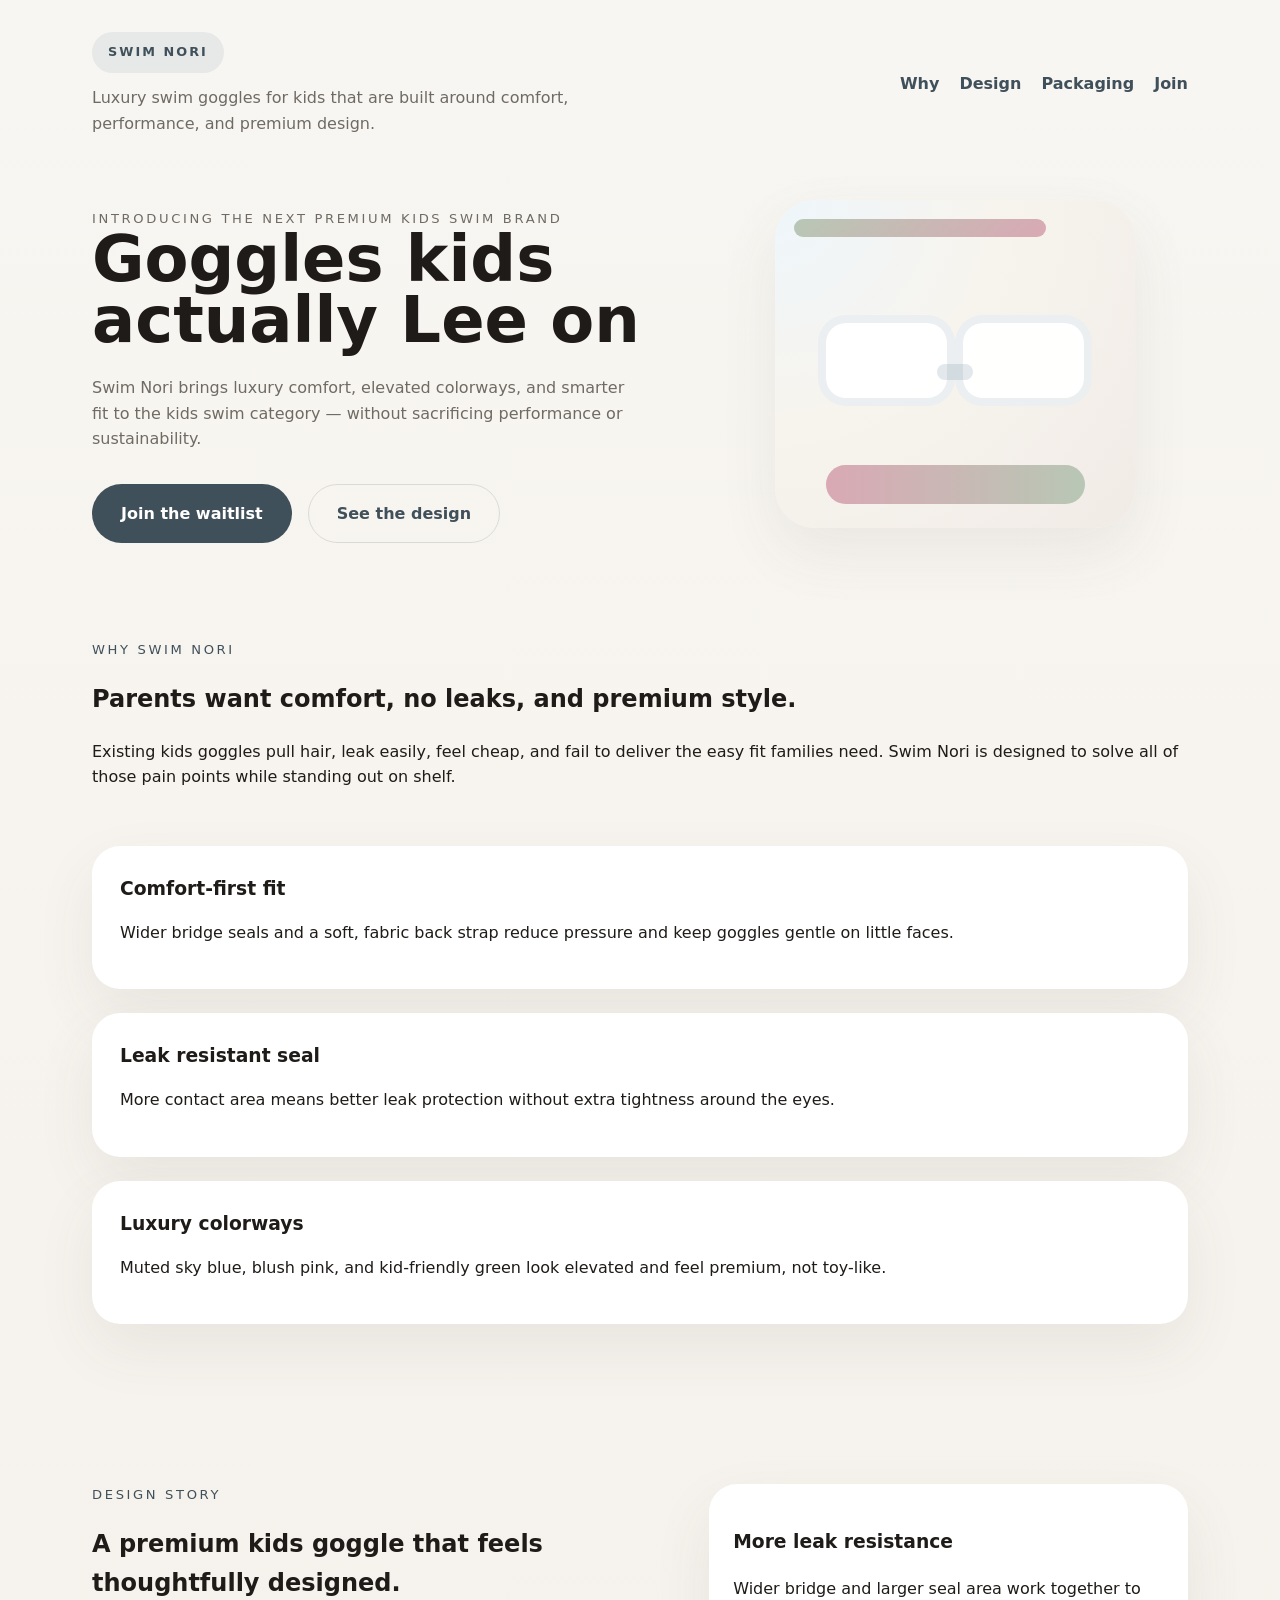
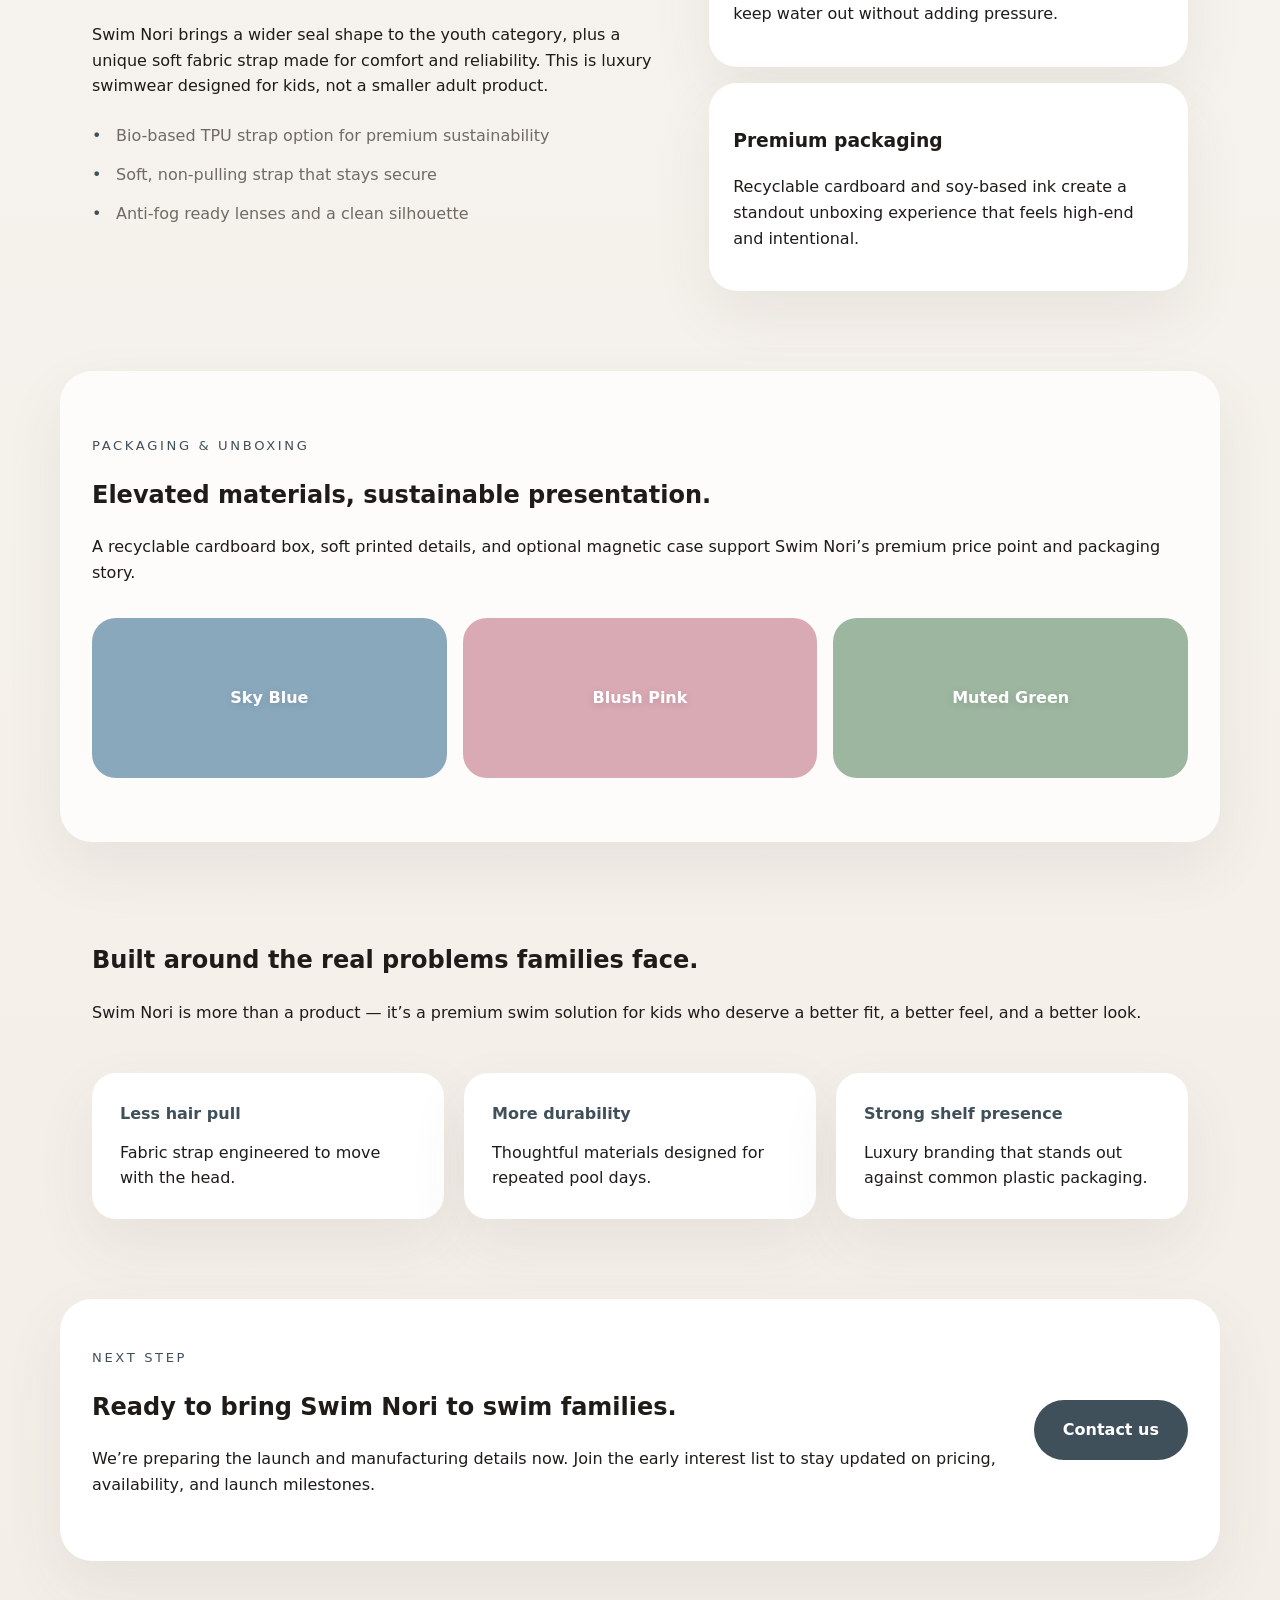
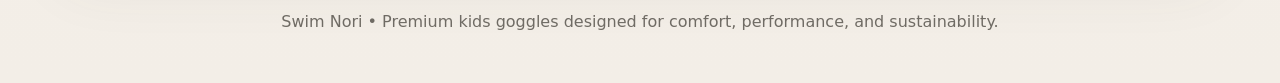
==== index.html @ a08c321a "Initial Swim Nori GitHub Pages landing page project" ====
<!DOCTYPE html>
<html lang="en">
<head>
  <meta charset="UTF-8" />
  <meta name="viewport" content="width=device-width, initial-scale=1.0" />
  <title>Swim Nori | Luxury Kids Swim Goggles</title>
  <meta name="description" content="Swim Nori is luxury swim goggles for kids built for comfort, fit, leak resistance, and elevated design." />
  <link rel="stylesheet" href="styles.css" />
</head>
<body>
  <header class="site-header">
    <div class="brand">
      <span class="badge">Swim Nori</span>
      <p>Luxury swim goggles for kids that are built around comfort, performance, and premium design.</p>
    </div>
    <nav>
      <a href="#why">Why</a>
      <a href="#design">Design</a>
      <a href="#packaging">Packaging</a>
      <a href="#join">Join</a>
    </nav>
  </header>

  <main>
    <section class="hero">
      <div class="hero-copy">
        <p class="eyebrow">Introducing the next premium kids swim brand</p>
        <h1>Goggles kids actually Lee on</h1>
        <p>Swim Nori brings luxury comfort, elevated colorways, and smarter fit to the kids swim category — without sacrificing performance or sustainability.</p>
        <div class="hero-actions">
          <a class="button primary" href="#join">Join the waitlist</a>
          <a class="button secondary" href="#design">See the design</a>
        </div>
      </div>
      <div class="hero-visual">
        <div class="goggle-card">
          <div class="goggle-band"></div>
          <div class="lens lens-left"></div>
          <div class="lens lens-right"></div>
          <div class="goggle-bridge"></div>
          <div class="strap"></div>
        </div>
      </div>
    </section>

    <section id="why" class="section feature-grid">
      <div class="section-copy">
        <p class="eyebrow">Why Swim Nori</p>
        <h2>Parents want comfort, no leaks, and premium style.</h2>
        <p>Existing kids goggles pull hair, leak easily, feel cheap, and fail to deliver the easy fit families need. Swim Nori is designed to solve all of those pain points while standing out on shelf.</p>
      </div>
      <div class="features">
        <article>
          <h3>Comfort-first fit</h3>
          <p>Wider bridge seals and a soft, fabric back strap reduce pressure and keep goggles gentle on little faces.</p>
        </article>
        <article>
          <h3>Leak resistant seal</h3>
          <p>More contact area means better leak protection without extra tightness around the eyes.</p>
        </article>
        <article>
          <h3>Luxury colorways</h3>
          <p>Muted sky blue, blush pink, and kid-friendly green look elevated and feel premium, not toy-like.</p>
        </article>
      </div>
    </section>

    <section id="design" class="section split-panel">
      <div>
        <p class="eyebrow">Design story</p>
        <h2>A premium kids goggle that feels thoughtfully designed.</h2>
        <p>Swim Nori brings a wider seal shape to the youth category, plus a unique soft fabric strap made for comfort and reliability. This is luxury swimwear designed for kids, not a smaller adult product.</p>
        <ul>
          <li>Bio-based TPU strap option for premium sustainability</li>
          <li>Soft, non-pulling strap that stays secure</li>
          <li>Anti-fog ready lenses and a clean silhouette</li>
        </ul>
      </div>
      <div class="panel-cards">
        <div class="panel-card">
          <h3>More leak resistance</h3>
          <p>Wider bridge and larger seal area work together to keep water out without adding pressure.</p>
        </div>
        <div class="panel-card">
          <h3>Premium packaging</h3>
          <p>Recyclable cardboard and soy-based ink create a standout unboxing experience that feels high-end and intentional.</p>
        </div>
      </div>
    </section>

    <section id="packaging" class="section color-section">
      <p class="eyebrow">Packaging & unboxing</p>
      <h2>Elevated materials, sustainable presentation.</h2>
      <p>A recyclable cardboard box, soft printed details, and optional magnetic case support Swim Nori’s premium price point and packaging story.</p>
      <div class="colorways">
        <div class="color-swatch swatch-blue"><span>Sky Blue</span></div>
        <div class="color-swatch swatch-pink"><span>Blush Pink</span></div>
        <div class="color-swatch swatch-green"><span>Muted Green</span></div>
      </div>
    </section>

    <section class="section stats-panel">
      <div>
        <h2>Built around the real problems families face.</h2>
        <p>Swim Nori is more than a product — it’s a premium swim solution for kids who deserve a better fit, a better feel, and a better look.</p>
      </div>
      <div class="stats-grid">
        <div><strong>Less hair pull</strong><span>Fabric strap engineered to move with the head.</span></div>
        <div><strong>More durability</strong><span>Thoughtful materials designed for repeated pool days.</span></div>
        <div><strong>Strong shelf presence</strong><span>Luxury branding that stands out against common plastic packaging.</span></div>
      </div>
    </section>

    <section id="join" class="section cta-section">
      <div>
        <p class="eyebrow">Next step</p>
        <h2>Ready to bring Swim Nori to swim families.</h2>
        <p>We’re preparing the launch and manufacturing details now. Join the early interest list to stay updated on pricing, availability, and launch milestones.</p>
      </div>
      <a class="button primary" href="mailto:hello@swimnori.com">Contact us</a>
    </section>
  </main>

  <footer class="site-footer">
    <p>Swim Nori &bull; Premium kids goggles designed for comfort, performance, and sustainability.</p>
  </footer>
</body>
</html>
---- styles.css ----
:root {
  color-scheme: light;
  --bg: #f6f4ef;
  --surface: #ffffff;
  --surface-strong: #f1ede7;
  --text: #1e1b18;
  --muted: #6f6b64;
  --accent: #6f8d9d;
  --accent-dark: #40505a;
  --primary: #a5b7c2;
  --pink: #d9a9b4;
  --green: #b8c7b5;
  --shadow: 0 24px 60px rgba(76, 73, 70, 0.08);
  font-family: Inter, system-ui, -apple-system, BlinkMacSystemFont, "Segoe UI", sans-serif;
}

* {
  box-sizing: border-box;
}

body {
  margin: 0;
  min-height: 100vh;
  background: linear-gradient(180deg, #f8f6f2 0%, #f3eee7 100%);
  color: var(--text);
  line-height: 1.6;
}

img {
  max-width: 100%;
  display: block;
}

.site-header {
  display: flex;
  justify-content: space-between;
  align-items: center;
  gap: 1rem;
  padding: 2rem 2rem 0;
  max-width: 1160px;
  margin: 0 auto;
}

.brand {
  max-width: 520px;
}

.badge {
  display: inline-flex;
  align-items: center;
  text-transform: uppercase;
  letter-spacing: 0.16em;
  font-size: 0.8rem;
  font-weight: 700;
  background: rgba(111, 141, 157, 0.12);
  color: var(--accent-dark);
  border-radius: 999px;
  padding: 0.65rem 1rem;
}

.site-header p {
  margin: 0.75rem 0 0;
  color: var(--muted);
}

nav {
  display: flex;
  gap: 1.25rem;
  flex-wrap: wrap;
}

nav a {
  color: var(--accent-dark);
  text-decoration: none;
  font-weight: 600;
}

.hero {
  display: grid;
  grid-template-columns: 1.25fr 1fr;
  gap: 3rem;
  align-items: center;
  padding: 3rem 2rem 1rem;
  max-width: 1160px;
  margin: 0 auto;
}

.hero-copy {
  max-width: 680px;
}

.eyebrow {
  text-transform: uppercase;
  letter-spacing: 0.2em;
  font-size: 0.82rem;
  color: var(--accent-dark);
  margin: 0 0 1rem;
}

.hero h1 {
  margin: 0;
  font-size: clamp(3rem, 5vw, 4.5rem);
  line-height: 0.95;
}

.hero p {
  margin: 1.5rem 0 0;
  max-width: 34rem;
  color: var(--muted);
}

.hero-actions {
  display: flex;
  gap: 1rem;
  flex-wrap: wrap;
  margin-top: 2rem;
}

.button {
  display: inline-flex;
  align-items: center;
  justify-content: center;
  padding: 1rem 1.75rem;
  border-radius: 999px;
  border: 1px solid transparent;
  text-decoration: none;
  font-weight: 700;
  transition: transform 0.2s ease, box-shadow 0.2s ease;
}

.button:hover {
  transform: translateY(-1px);
}

.button.primary {
  background: var(--accent-dark);
  color: #fff;
}

.button.secondary {
  background: transparent;
  color: var(--accent-dark);
  border-color: rgba(64, 80, 90, 0.16);
}

.hero-visual {
  position: relative;
  display: flex;
  justify-content: center;
}

.goggle-card {
  position: relative;
  width: min(360px, 100%);
  aspect-ratio: 1.1 / 1;
  border-radius: 2.5rem;
  background: radial-gradient(circle at top left, #eef6fb 0%, #f7f4ee 45%, #f1ebe6 100%);
  box-shadow: var(--shadow);
  padding: 2rem;
}

.goggle-band {
  position: absolute;
  inset: 1.2rem auto auto 1.2rem;
  width: 70%;
  height: 1.1rem;
  border-radius: 999px;
  background: linear-gradient(135deg, #b8c7b5, #d9a9b4);
}

.lens {
  position: absolute;
  width: 38%;
  height: 28%;
  border-radius: 1.75rem;
  background: rgba(255, 255, 255, 0.95);
  border: 0.5rem solid rgba(111, 141, 157, 0.14);
  box-shadow: inset 0 0 0 0.5rem rgba(255,255,255,0.45);
}

.lens-left { left: 12%; top: 35%; }
.lens-right { right: 12%; top: 35%; }

.goggle-bridge {
  position: absolute;
  inset: auto 45% 45% auto;
  width: 10%;
  height: 1rem;
  border-radius: 999px;
  background: rgba(111, 141, 157, 0.2);
}

.strap {
  position: absolute;
  width: 72%;
  height: 2.4rem;
  bottom: 1.5rem;
  left: 14%;
  border-radius: 999px;
  background: linear-gradient(90deg, #d9a9b4, #b8c7b5);
}

.section {
  padding: 5rem 2rem;
  max-width: 1160px;
  margin: 0 auto;
}

.feature-grid {
  display: grid;
  gap: 2.5rem;
}

.features {
  display: grid;
  gap: 1.5rem;
}

.features article {
  background: var(--surface);
  padding: 1.75rem;
  border-radius: 1.75rem;
  box-shadow: var(--shadow);
}

.features h3 {
  margin: 0 0 0.75rem;
}

.split-panel {
  display: grid;
  grid-template-columns: 1.1fr 0.9fr;
  gap: 2rem;
  align-items: start;
}

.split-panel ul {
  list-style: none;
  margin: 1.5rem 0 0;
  padding: 0;
  display: grid;
  gap: 0.85rem;
}

.split-panel li {
  padding-left: 1.5rem;
  position: relative;
  color: var(--muted);
}

.split-panel li::before {
  content: "•";
  position: absolute;
  left: 0;
  color: var(--accent-dark);
}

.panel-cards {
  display: grid;
  gap: 1rem;
}

.panel-card {
  background: var(--surface);
  border-radius: 1.75rem;
  padding: 1.5rem;
  box-shadow: var(--shadow);
}

.color-section {
  background: rgba(255, 255, 255, 0.8);
  border-radius: 2rem;
  padding: 4rem 2rem;
  box-shadow: var(--shadow);
}

.colorways {
  display: grid;
  grid-template-columns: repeat(3, minmax(0, 1fr));
  gap: 1rem;
  margin-top: 2rem;
}

.color-swatch {
  min-height: 10rem;
  border-radius: 1.5rem;
  display: grid;
  place-items: center;
  color: #fff;
  font-weight: 700;
  text-shadow: 0 2px 8px rgba(0,0,0,0.12);
}

.swatch-blue { background: #8aa8bc; }
.swatch-pink { background: #d9a9b4; }
.swatch-green { background: #9db6a0; }

.stats-panel {
  display: grid;
  gap: 2rem;
}

.stats-grid {
  display: grid;
  grid-template-columns: repeat(3, minmax(0, 1fr));
  gap: 1.25rem;
}

.stats-grid div {
  background: var(--surface);
  padding: 1.75rem;
  border-radius: 1.5rem;
  box-shadow: var(--shadow);
}

.stats-grid strong {
  display: block;
  margin-bottom: 0.8rem;
  color: var(--accent-dark);
}

.cta-section {
  display: grid;
  grid-template-columns: 1fr auto;
  gap: 2rem;
  align-items: center;
  background: #fff;
  padding: 3rem 2rem;
  border-radius: 2rem;
  box-shadow: var(--shadow);
}

.site-footer {
  text-align: center;
  padding: 2rem;
  color: var(--muted);
}

@media (max-width: 900px) {
  .hero, .split-panel, .stats-grid, .colorways, .cta-section {
    grid-template-columns: 1fr;
  }

  .hero {
    padding-top: 2rem;
  }

  .site-header {
    flex-direction: column;
    align-items: flex-start;
  }
}

@media (max-width: 620px) {
  .site-header, .hero, .section {
    padding-left: 1.5rem;
    padding-right: 1.5rem;
  }

  .hero-copy h1 {
    font-size: 2.75rem;
  }

  .hero-actions {
    flex-direction: column;
  }
}
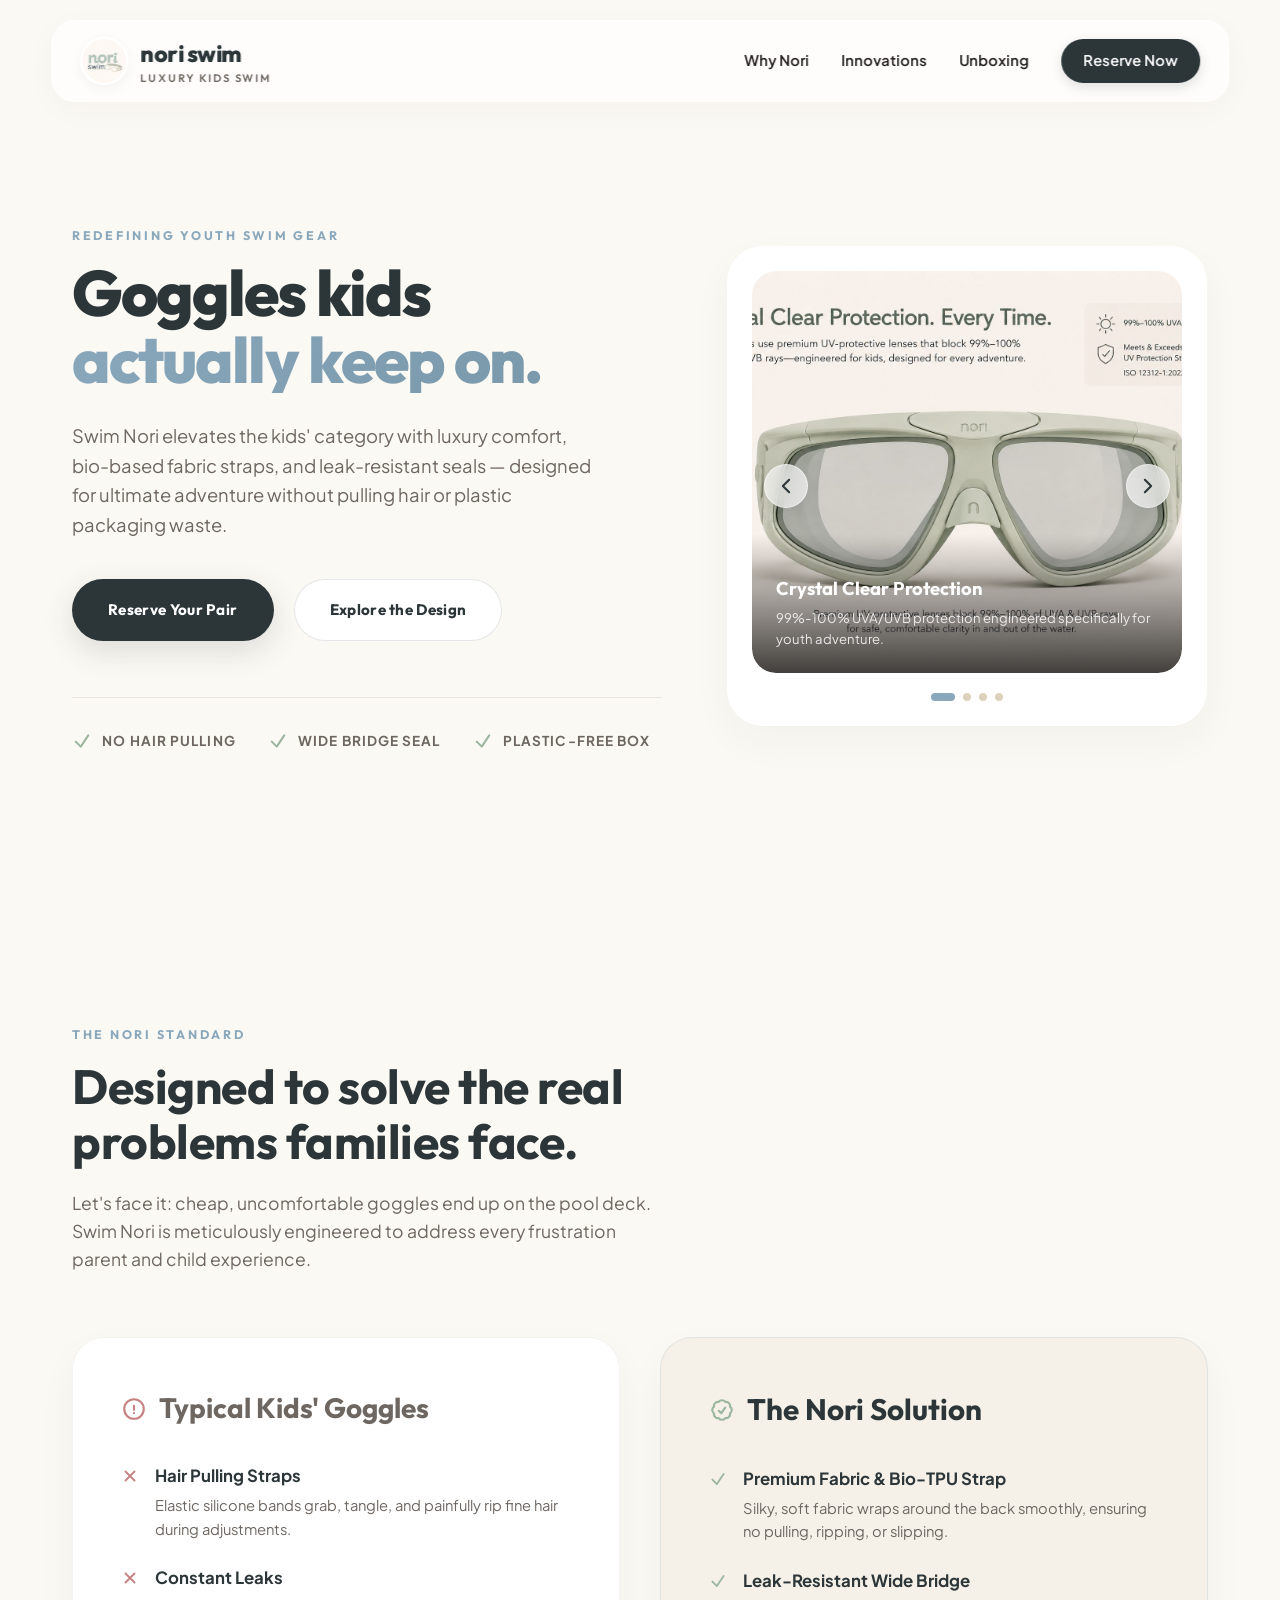
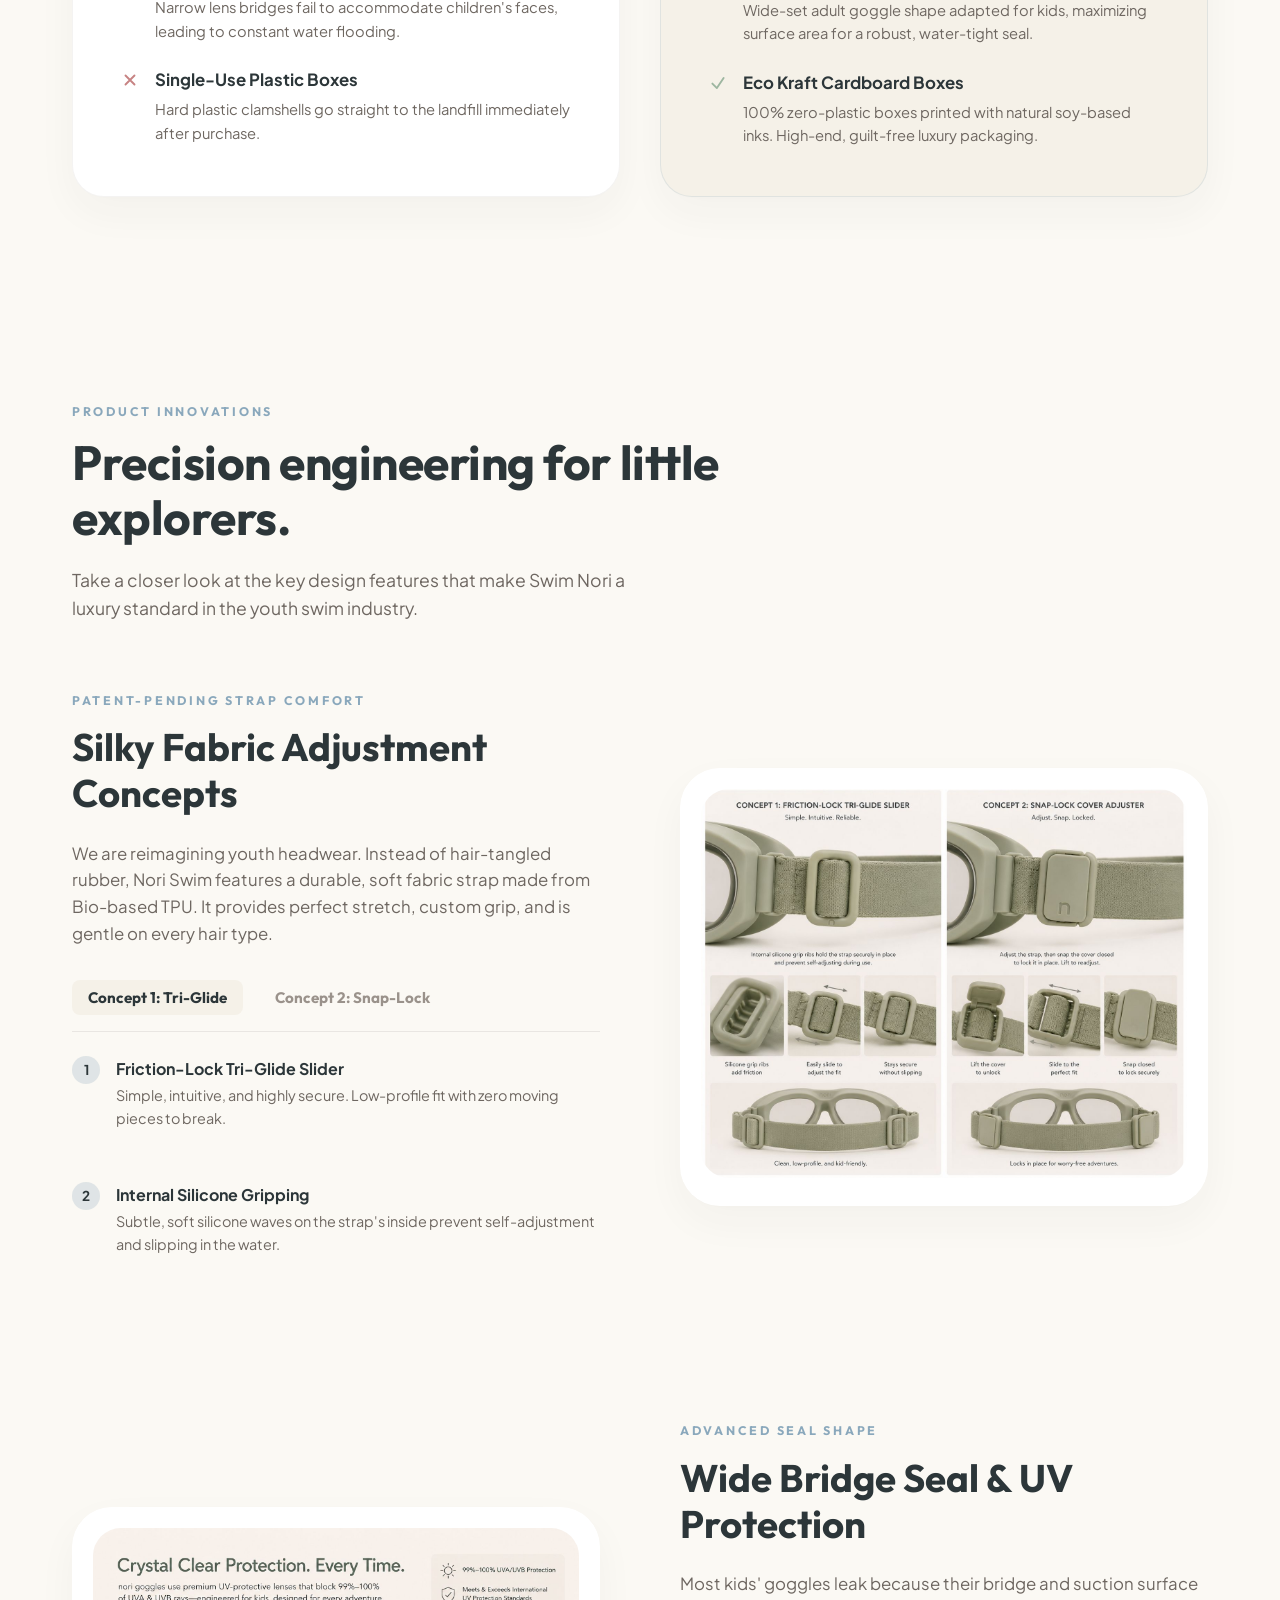
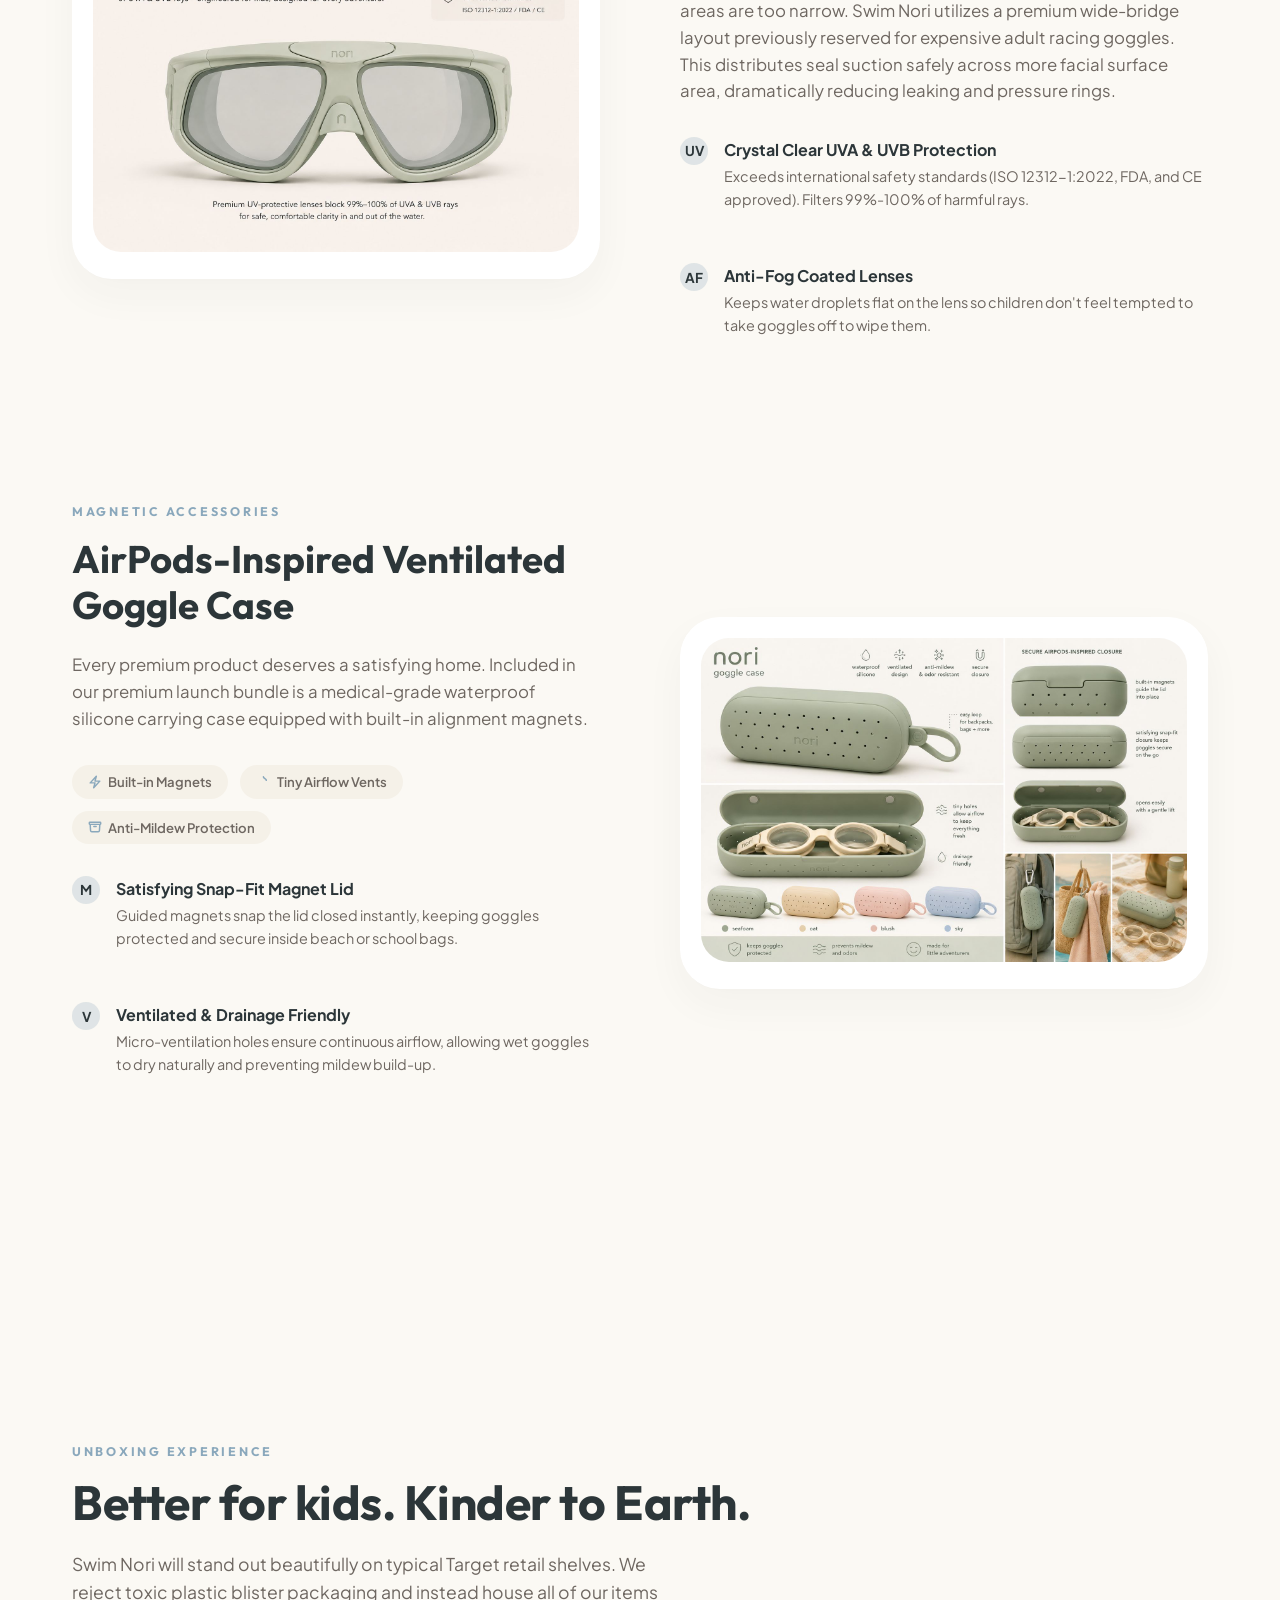
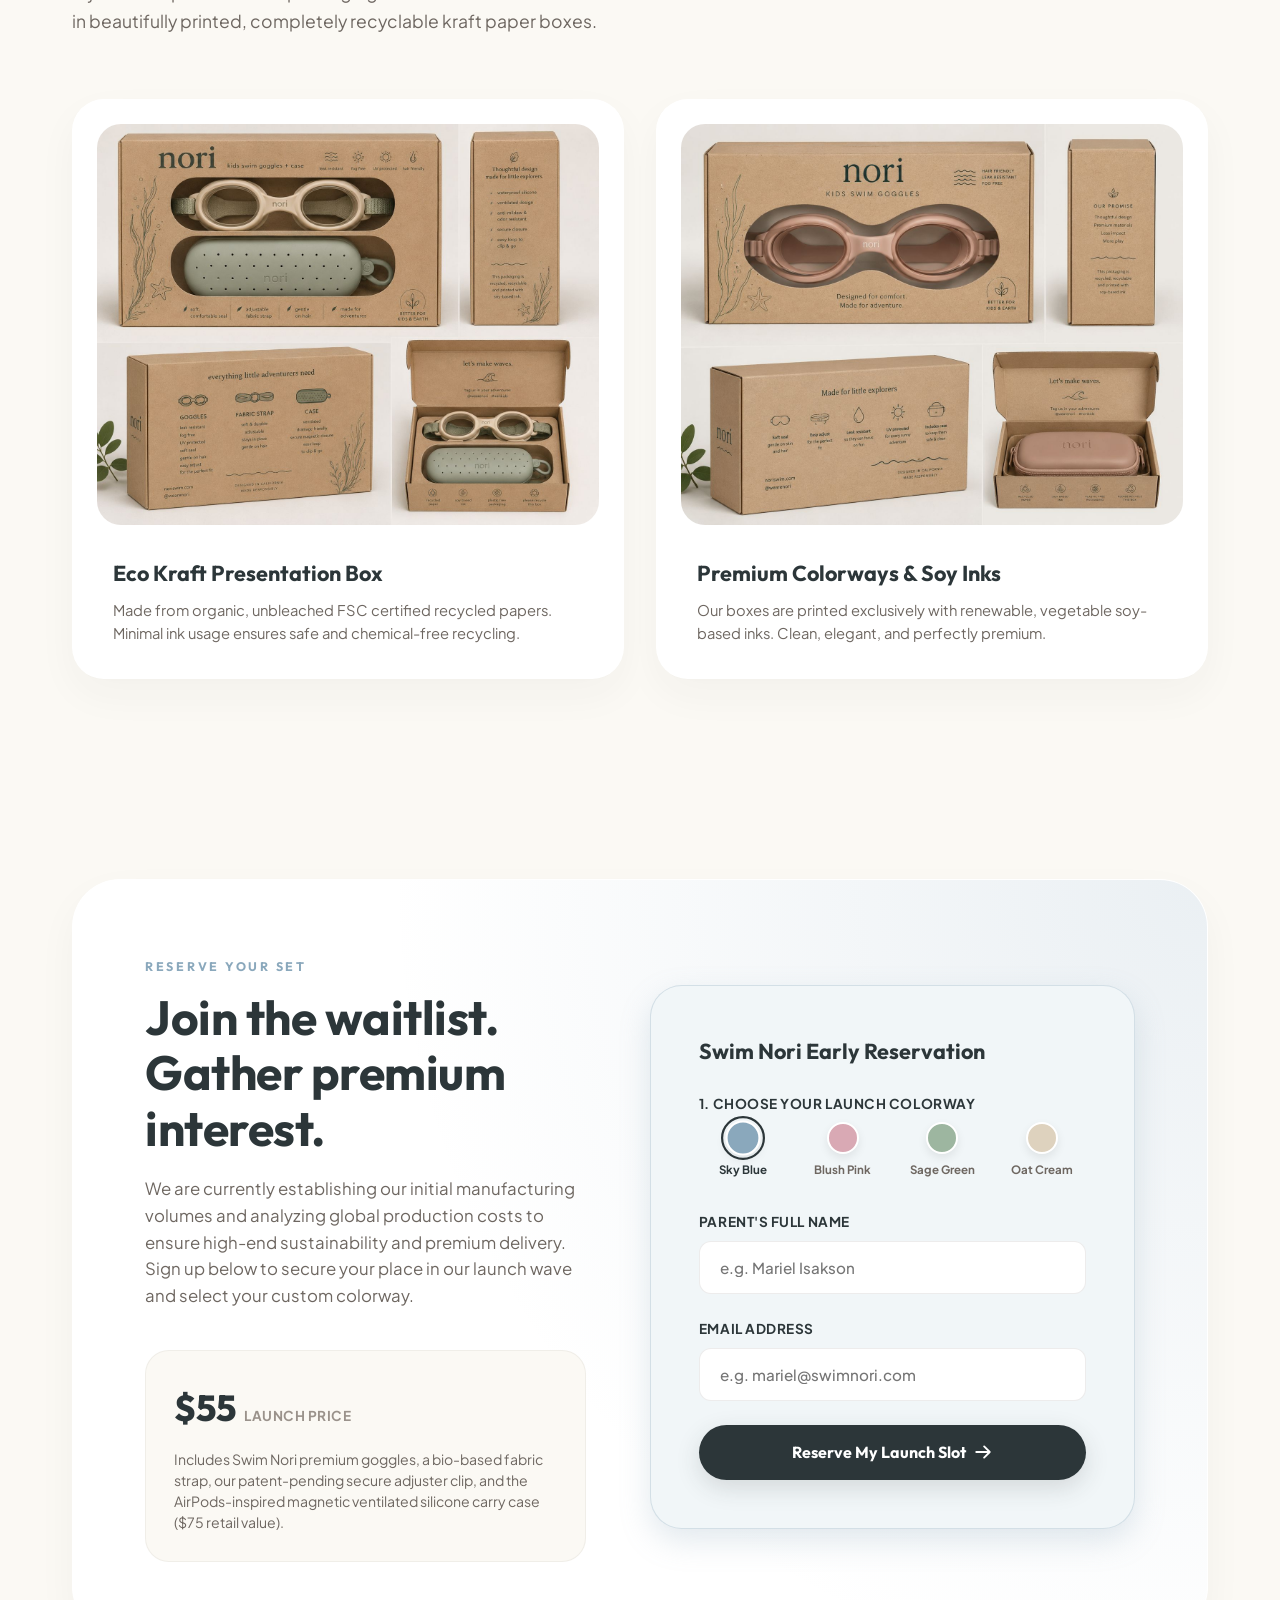
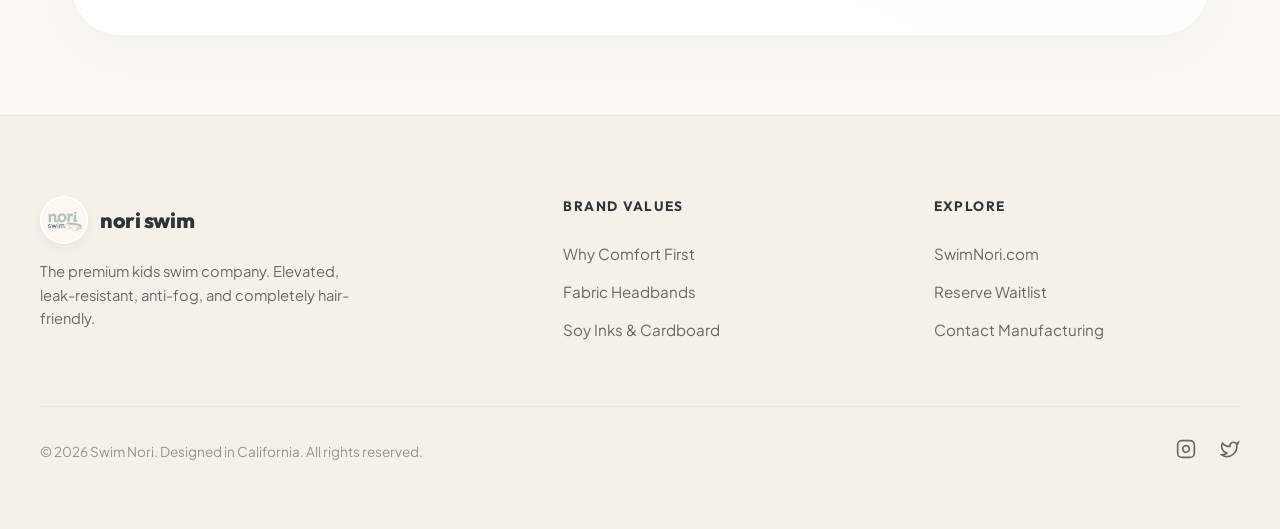
==== commit 9b3a6a65: "Antigravity pass 1" ====
--- a/index.html
+++ b/index.html
@@ -4,125 +4,753 @@
   <meta charset="UTF-8" />
   <meta name="viewport" content="width=device-width, initial-scale=1.0" />
   <title>Swim Nori | Luxury Kids Swim Goggles</title>
-  <meta name="description" content="Swim Nori is luxury swim goggles for kids built for comfort, fit, leak resistance, and elevated design." />
+  
+  <!-- SEO Meta Tags -->
+  <meta name="description" content="Swim Nori is the premium kids swim company. Comfort-first fabric straps, wide bridge leak-resistant seals, and AirPods-inspired magnetic silicone cases. Sustainable & plastic-free." />
+  <meta name="keywords" content="swim nori, kids swim goggles, fabric strap goggles, no pull swim goggles, premium kids swim, sustainable kids goggles" />
+  <meta name="author" content="Swim Nori" />
+  
+  <!-- Open Graph / Social Media -->
+  <meta property="og:title" content="Swim Nori | Luxury Kids Swim Goggles" />
+  <meta property="og:description" content="Goggles kids actually keep on. Built for comfort, leak resistance, and premium aesthetics." />
+  <meta property="og:image" content="images/nori_goggles_front_protection.jpeg" />
+  <meta property="og:url" content="http://SwimNori.com" />
+  
+  <!-- Style Sheet -->
   <link rel="stylesheet" href="styles.css" />
 </head>
 <body>
-  <header class="site-header">
-    <div class="brand">
-      <span class="badge">Swim Nori</span>
-      <p>Luxury swim goggles for kids that are built around comfort, performance, and premium design.</p>
-    </div>
-    <nav>
-      <a href="#why">Why</a>
-      <a href="#design">Design</a>
-      <a href="#packaging">Packaging</a>
-      <a href="#join">Join</a>
+
+  <!-- Sticky Glassmorphism Header -->
+  <header class="site-header" id="siteHeader">
+    <a href="#" class="brand-wrapper" id="brandLogo">
+      <img src="images/nori_swim_logo.jpeg" alt="Nori Swim Logo" class="brand-logo-img" />
+      <div class="brand-name">
+        nori swim
+        <span class="brand-tagline">luxury kids swim</span>
+      </div>
+    </a>
+    
+    <nav class="nav-links">
+      <a href="#why">Why Nori</a>
+      <a href="#innovations">Innovations</a>
+      <a href="#unboxing">Unboxing</a>
+      <a href="#join" class="header-cta">Reserve Now</a>
     </nav>
   </header>
 
   <main>
-    <section class="hero">
+    <!-- HERO SECTION -->
+    <section class="section hero">
       <div class="hero-copy">
-        <p class="eyebrow">Introducing the next premium kids swim brand</p>
-        <h1>Goggles kids actually Lee on</h1>
-        <p>Swim Nori brings luxury comfort, elevated colorways, and smarter fit to the kids swim category — without sacrificing performance or sustainability.</p>
+        <span class="eyebrow">Redefining youth swim gear</span>
+        <h1>Goggles kids<span>actually keep on.</span></h1>
+        <p>Swim Nori elevates the kids' category with luxury comfort, bio-based fabric straps, and leak-resistant seals — designed for ultimate adventure without pulling hair or plastic packaging waste.</p>
         <div class="hero-actions">
-          <a class="button primary" href="#join">Join the waitlist</a>
-          <a class="button secondary" href="#design">See the design</a>
-        </div>
-      </div>
+          <a class="btn btn-primary" href="#join">Reserve Your Pair</a>
+          <a class="btn btn-secondary" href="#innovations">Explore the Design</a>
+        </div>
+        
+        <div class="hero-bullets">
+          <div class="hero-bullet-item">
+            <svg xmlns="http://www.w3.org/2000/svg" fill="none" viewBox="0 0 24 24" stroke-width="2.5" stroke="currentColor">
+              <path stroke-linecap="round" stroke-linejoin="round" d="M4.5 12.75l6 6 9-13.5" />
+            </svg>
+            No Hair Pulling
+          </div>
+          <div class="hero-bullet-item">
+            <svg xmlns="http://www.w3.org/2000/svg" fill="none" viewBox="0 0 24 24" stroke-width="2.5" stroke="currentColor">
+              <path stroke-linecap="round" stroke-linejoin="round" d="M4.5 12.75l6 6 9-13.5" />
+            </svg>
+            Wide Bridge Seal
+          </div>
+          <div class="hero-bullet-item">
+            <svg xmlns="http://www.w3.org/2000/svg" fill="none" viewBox="0 0 24 24" stroke-width="2.5" stroke="currentColor">
+              <path stroke-linecap="round" stroke-linejoin="round" d="M4.5 12.75l6 6 9-13.5" />
+            </svg>
+            Plastic-Free Box
+          </div>
+        </div>
+      </div>
+
+      <!-- HERO RENDERS CAROUSEL -->
       <div class="hero-visual">
-        <div class="goggle-card">
-          <div class="goggle-band"></div>
-          <div class="lens lens-left"></div>
-          <div class="lens lens-right"></div>
-          <div class="goggle-bridge"></div>
-          <div class="strap"></div>
+        <div class="carousel-container" id="heroCarousel">
+          <div class="carousel-track">
+            
+            <!-- Slide 1: Front Protection -->
+            <div class="carousel-slide active" data-index="0">
+              <img src="images/nori_goggles_front_protection.jpeg" class="carousel-image" alt="Nori front view" />
+              <div class="carousel-caption">
+                <h4>Crystal Clear Protection</h4>
+                <p>99%-100% UVA/UVB protection engineered specifically for youth adventure.</p>
+              </div>
+            </div>
+            
+            <!-- Slide 2: Kraft Box Green -->
+            <div class="carousel-slide" data-index="1">
+              <img src="images/nori_kraft_box_packaging.jpeg" class="carousel-image" alt="Kraft box packaging" />
+              <div class="carousel-caption">
+                <h4>Kraft Cardboard Packaging</h4>
+                <p>100% recyclable, zero-plastic packaging printed with soy-based inks.</p>
+              </div>
+            </div>
+            
+            <!-- Slide 3: Magnetic Case -->
+            <div class="carousel-slide" data-index="2">
+              <img src="images/nori_magnetic_silicone_case.jpeg" class="carousel-image" alt="Magnetic carry case" />
+              <div class="carousel-caption">
+                <h4>Magnetic Silicone Carry Case</h4>
+                <p>Built-in magnets guide the lid into place for a satisfying, secure closure.</p>
+              </div>
+            </div>
+            
+            <!-- Slide 4: Blush Pink Box -->
+            <div class="carousel-slide" data-index="3">
+              <img src="images/nori_blush_pink_packaging.jpeg" class="carousel-image" alt="Blush pink box render" />
+              <div class="carousel-caption">
+                <h4>Blush Pink Colorway</h4>
+                <p>Sleek and elevated design paired with a custom protective zippered pouch.</p>
+              </div>
+            </div>
+
+          </div>
+
+          <!-- Carousel Controls -->
+          <button class="carousel-btn carousel-btn-prev" id="carouselPrevBtn" aria-label="Previous Render">
+            <svg xmlns="http://www.w3.org/2000/svg" fill="none" viewBox="0 0 24 24" stroke-width="2.5" stroke="currentColor" style="width: 20px; height: 20px;">
+              <path stroke-linecap="round" stroke-linejoin="round" d="M15.75 19.5L8.25 12l7.5-7.5" />
+            </svg>
+          </button>
+          <button class="carousel-btn carousel-btn-next" id="carouselNextBtn" aria-label="Next Render">
+            <svg xmlns="http://www.w3.org/2000/svg" fill="none" viewBox="0 0 24 24" stroke-width="2.5" stroke="currentColor" style="width: 20px; height: 20px;">
+              <path stroke-linecap="round" stroke-linejoin="round" d="M8.25 4.5l7.5 7.5-7.5 7.5" />
+            </svg>
+          </button>
+          
+          <!-- Indicators -->
+          <div class="carousel-indicators" id="carouselIndicators">
+            <button class="indicator-dot active" data-slide="0" aria-label="Slide 1"></button>
+            <button class="indicator-dot" data-slide="1" aria-label="Slide 2"></button>
+            <button class="indicator-dot" data-slide="2" aria-label="Slide 3"></button>
+            <button class="indicator-dot" data-slide="3" aria-label="Slide 4"></button>
+          </div>
         </div>
       </div>
     </section>
 
-    <section id="why" class="section feature-grid">
-      <div class="section-copy">
-        <p class="eyebrow">Why Swim Nori</p>
-        <h2>Parents want comfort, no leaks, and premium style.</h2>
-        <p>Existing kids goggles pull hair, leak easily, feel cheap, and fail to deliver the easy fit families need. Swim Nori is designed to solve all of those pain points while standing out on shelf.</p>
-      </div>
-      <div class="features">
-        <article>
-          <h3>Comfort-first fit</h3>
-          <p>Wider bridge seals and a soft, fabric back strap reduce pressure and keep goggles gentle on little faces.</p>
-        </article>
-        <article>
-          <h3>Leak resistant seal</h3>
-          <p>More contact area means better leak protection without extra tightness around the eyes.</p>
-        </article>
-        <article>
-          <h3>Luxury colorways</h3>
-          <p>Muted sky blue, blush pink, and kid-friendly green look elevated and feel premium, not toy-like.</p>
-        </article>
+    <!-- SECTION: WHY SWIM NORI -->
+    <section id="why" class="section">
+      <div class="section-header">
+        <span class="eyebrow">The Nori Standard</span>
+        <h2>Designed to solve the real problems families face.</h2>
+        <p>Let's face it: cheap, uncomfortable goggles end up on the pool deck. Swim Nori is meticulously engineered to address every frustration parent and child experience.</p>
+      </div>
+
+      <!-- Problem vs Solution Comparison Grid -->
+      <div class="problems-solutions">
+        
+        <!-- Typical Goggles -->
+        <div class="comp-card comp-card-typical">
+          <h3>
+            <svg xmlns="http://www.w3.org/2000/svg" fill="none" viewBox="0 0 24 24" stroke-width="2" stroke="currentColor" style="width: 26px; height: 26px;">
+              <path stroke-linecap="round" stroke-linejoin="round" d="M12 9v3.75m9-.75a9 9 0 11-18 0 9 9 0 0118 0zm-9 3.75h.008v.008H12v-.008z" />
+            </svg>
+            Typical Kids' Goggles
+          </h3>
+          <ul class="comp-list">
+            <li class="comp-item">
+              <span class="comp-icon">
+                <svg xmlns="http://www.w3.org/2000/svg" fill="none" viewBox="0 0 24 24" stroke-width="2.5" stroke="currentColor" style="width: 18px; height: 18px;">
+                  <path stroke-linecap="round" stroke-linejoin="round" d="M6 18L18 6M6 6l12 12" />
+                </svg>
+              </span>
+              <div class="comp-text">
+                <h4>Hair Pulling Straps</h4>
+                <p>Elastic silicone bands grab, tangle, and painfully rip fine hair during adjustments.</p>
+              </div>
+            </li>
+            <li class="comp-item">
+              <span class="comp-icon">
+                <svg xmlns="http://www.w3.org/2000/svg" fill="none" viewBox="0 0 24 24" stroke-width="2.5" stroke="currentColor" style="width: 18px; height: 18px;">
+                  <path stroke-linecap="round" stroke-linejoin="round" d="M6 18L18 6M6 6l12 12" />
+                </svg>
+              </span>
+              <div class="comp-text">
+                <h4>Constant Leaks</h4>
+                <p>Narrow lens bridges fail to accommodate children's faces, leading to constant water flooding.</p>
+              </div>
+            </li>
+            <li class="comp-item">
+              <span class="comp-icon">
+                <svg xmlns="http://www.w3.org/2000/svg" fill="none" viewBox="0 0 24 24" stroke-width="2.5" stroke="currentColor" style="width: 18px; height: 18px;">
+                  <path stroke-linecap="round" stroke-linejoin="round" d="M6 18L18 6M6 6l12 12" />
+                </svg>
+              </span>
+              <div class="comp-text">
+                <h4>Single-Use Plastic Boxes</h4>
+                <p>Hard plastic clamshells go straight to the landfill immediately after purchase.</p>
+              </div>
+            </li>
+          </ul>
+        </div>
+
+        <!-- Swim Nori Goggles -->
+        <div class="comp-card comp-card-nori">
+          <h3>
+            <svg xmlns="http://www.w3.org/2000/svg" fill="none" viewBox="0 0 24 24" stroke-width="2" stroke="currentColor" style="width: 26px; height: 26px;">
+              <path stroke-linecap="round" stroke-linejoin="round" d="M9 12.75L11.25 15 15 9.75M21 12c0 1.268-.63 2.39-1.593 3.068a3.745 3.745 0 01-1.043 3.296 3.745 3.745 0 01-3.296 1.043A3.745 3.745 0 0112 21c-1.268 0-2.39-.63-3.068-1.593a3.746 3.746 0 01-3.296-1.043 3.745 3.745 0 01-1.043-3.296A3.745 3.745 0 013 12c0-1.268.63-2.39 1.593-3.068a3.745 3.745 0 011.043-3.296 3.746 3.746 0 013.296-1.043A3.746 3.746 0 0112 3c1.268 0 2.39.63 3.068 1.593a3.746 3.746 0 013.296 1.043 3.746 3.746 0 011.043 3.296A3.745 3.745 0 0121 12z" />
+            </svg>
+            The Nori Solution
+          </h3>
+          <ul class="comp-list">
+            <li class="comp-item">
+              <span class="comp-icon">
+                <svg xmlns="http://www.w3.org/2000/svg" fill="none" viewBox="0 0 24 24" stroke-width="2.5" stroke="currentColor" style="width: 18px; height: 18px;">
+                  <path stroke-linecap="round" stroke-linejoin="round" d="M4.5 12.75l6 6 9-13.5" />
+                </svg>
+              </span>
+              <div class="comp-text">
+                <h4>Premium Fabric & Bio-TPU Strap</h4>
+                <p>Silky, soft fabric wraps around the back smoothly, ensuring no pulling, ripping, or slipping.</p>
+              </div>
+            </li>
+            <li class="comp-item">
+              <span class="comp-icon">
+                <svg xmlns="http://www.w3.org/2000/svg" fill="none" viewBox="0 0 24 24" stroke-width="2.5" stroke="currentColor" style="width: 18px; height: 18px;">
+                  <path stroke-linecap="round" stroke-linejoin="round" d="M4.5 12.75l6 6 9-13.5" />
+                </svg>
+              </span>
+              <div class="comp-text">
+                <h4>Leak-Resistant Wide Bridge</h4>
+                <p>Wide-set adult goggle shape adapted for kids, maximizing surface area for a robust, water-tight seal.</p>
+              </div>
+            </li>
+            <li class="comp-item">
+              <span class="comp-icon">
+                <svg xmlns="http://www.w3.org/2000/svg" fill="none" viewBox="0 0 24 24" stroke-width="2.5" stroke="currentColor" style="width: 18px; height: 18px;">
+                  <path stroke-linecap="round" stroke-linejoin="round" d="M4.5 12.75l6 6 9-13.5" />
+                </svg>
+              </span>
+              <div class="comp-text">
+                <h4>Eco Kraft Cardboard Boxes</h4>
+                <p>100% zero-plastic boxes printed with natural soy-based inks. High-end, guilt-free luxury packaging.</p>
+              </div>
+            </li>
+          </ul>
+        </div>
+        
       </div>
     </section>
 
-    <section id="design" class="section split-panel">
-      <div>
-        <p class="eyebrow">Design story</p>
-        <h2>A premium kids goggle that feels thoughtfully designed.</h2>
-        <p>Swim Nori brings a wider seal shape to the youth category, plus a unique soft fabric strap made for comfort and reliability. This is luxury swimwear designed for kids, not a smaller adult product.</p>
-        <ul>
-          <li>Bio-based TPU strap option for premium sustainability</li>
-          <li>Soft, non-pulling strap that stays secure</li>
-          <li>Anti-fog ready lenses and a clean silhouette</li>
-        </ul>
-      </div>
-      <div class="panel-cards">
-        <div class="panel-card">
-          <h3>More leak resistance</h3>
-          <p>Wider bridge and larger seal area work together to keep water out without adding pressure.</p>
-        </div>
-        <div class="panel-card">
-          <h3>Premium packaging</h3>
-          <p>Recyclable cardboard and soy-based ink create a standout unboxing experience that feels high-end and intentional.</p>
-        </div>
-      </div>
+    <!-- SECTION: INNOVATIONS & DEEP DIVES -->
+    <section id="innovations" class="section">
+      <div class="section-header">
+        <span class="eyebrow">Product Innovations</span>
+        <h2>Precision engineering for little explorers.</h2>
+        <p>Take a closer look at the key design features that make Swim Nori a luxury standard in the youth swim industry.</p>
+      </div>
+
+      <!-- DEEP DIVE 1: STRAP DESIGN & FABRIC INNOVATION -->
+      <div class="showcase-grid">
+        <div class="showcase-visual">
+          <img src="images/nori_strap_adjustment_concepts.jpeg" alt="Strap concepts adjustment" />
+        </div>
+        <div class="showcase-copy">
+          <span class="eyebrow">Patent-Pending Strap Comfort</span>
+          <h3>Silky Fabric Adjustment Concepts</h3>
+          <p>We are reimagining youth headwear. Instead of hair-tangled rubber, Nori Swim features a durable, soft fabric strap made from Bio-based TPU. It provides perfect stretch, custom grip, and is gentle on every hair type.</p>
+          
+          <!-- Interactive Concept Tabs -->
+          <div class="concept-tabs">
+            <button class="tab-btn active" onclick="switchConcept('concept1')">Concept 1: Tri-Glide</button>
+            <button class="tab-btn" onclick="switchConcept('concept2')">Concept 2: Snap-Lock</button>
+          </div>
+          
+          <!-- Tab 1 -->
+          <div class="tab-content active" id="concept1">
+            <ul class="spec-list">
+              <li class="spec-item">
+                <span class="spec-badge">1</span>
+                <div class="spec-text">
+                  <h5>Friction-Lock Tri-Glide Slider</h5>
+                  <p>Simple, intuitive, and highly secure. Low-profile fit with zero moving pieces to break.</p>
+                </div>
+              </li>
+              <li class="spec-item">
+                <span class="spec-badge">2</span>
+                <div class="spec-text">
+                  <h5>Internal Silicone Gripping</h5>
+                  <p>Subtle, soft silicone waves on the strap's inside prevent self-adjustment and slipping in the water.</p>
+                </div>
+              </li>
+            </ul>
+          </div>
+          
+          <!-- Tab 2 -->
+          <div class="tab-content" id="concept2">
+            <ul class="spec-list">
+              <li class="spec-item">
+                <span class="spec-badge">1</span>
+                <div class="spec-text">
+                  <h5>Snap-Lock Cover Adjuster</h5>
+                  <p>Lid lifts easily to adjust fabric length, then snaps shut with a satisfying click, locking the strap in place.</p>
+                </div>
+              </li>
+              <li class="spec-item">
+                <span class="spec-badge">2</span>
+                <div class="spec-text">
+                  <h5>Worry-Free Lock System</h5>
+                  <p>Perfect for rigorous open-water or active diving. Built to withstand children's active movement.</p>
+                </div>
+              </li>
+            </ul>
+          </div>
+        </div>
+      </div>
+
+      <!-- DEEP DIVE 2: LEAK-RESISTANT LENS DESIGN -->
+      <div class="showcase-grid">
+        <div class="showcase-visual">
+          <img src="images/nori_goggles_front_protection.jpeg" alt="Goggles front seal" />
+        </div>
+        <div class="showcase-copy">
+          <span class="eyebrow">Advanced Seal Shape</span>
+          <h3>Wide Bridge Seal & UV Protection</h3>
+          <p>Most kids' goggles leak because their bridge and suction surface areas are too narrow. Swim Nori utilizes a premium wide-bridge layout previously reserved for expensive adult racing goggles. This distributes seal suction safely across more facial surface area, dramatically reducing leaking and pressure rings.</p>
+          
+          <ul class="spec-list">
+            <li class="spec-item">
+              <span class="spec-badge">UV</span>
+              <div class="spec-text">
+                <h5>Crystal Clear UVA & UVB Protection</h5>
+                <p>Exceeds international safety standards (ISO 12312-1:2022, FDA, and CE approved). Filters 99%-100% of harmful rays.</p>
+              </div>
+            </li>
+            <li class="spec-item">
+              <span class="spec-badge">AF</span>
+              <div class="spec-text">
+                <h5>Anti-Fog Coated Lenses</h5>
+                <p>Keeps water droplets flat on the lens so children don't feel tempted to take goggles off to wipe them.</p>
+              </div>
+            </li>
+          </ul>
+        </div>
+      </div>
+
+      <!-- DEEP DIVE 3: THE AIRPODS-INSPIRED CASE -->
+      <div class="showcase-grid">
+        <div class="showcase-visual">
+          <img src="images/nori_magnetic_silicone_case.jpeg" alt="Magnetic carry case colors" />
+        </div>
+        <div class="showcase-copy">
+          <span class="eyebrow">Magnetic Accessories</span>
+          <h3>AirPods-Inspired Ventilated Goggle Case</h3>
+          <p>Every premium product deserves a satisfying home. Included in our premium launch bundle is a medical-grade waterproof silicone carrying case equipped with built-in alignment magnets.</p>
+          
+          <div class="case-badge-container">
+            <span class="case-badge">
+              <svg xmlns="http://www.w3.org/2000/svg" fill="none" viewBox="0 0 24 24" stroke-width="2.5" stroke="currentColor">
+                <path stroke-linecap="round" stroke-linejoin="round" d="M3.75 13.5l10.5-11.25L12 10.5h8.25L9.75 21.75 12 13.5H3.75z" />
+              </svg>
+              Built-in Magnets
+            </span>
+            <span class="case-badge">
+              <svg xmlns="http://www.w3.org/2000/svg" fill="none" viewBox="0 0 24 24" stroke-width="2.5" stroke="currentColor">
+                <path stroke-linecap="round" stroke-linejoin="round" d="M12.75 3.03v.568c0 .334.148.65.405.864l4.017 3.348a1.125 1.125 0 01.404.864v.568" />
+              </svg>
+              Tiny Airflow Vents
+            </span>
+            <span class="case-badge">
+              <svg xmlns="http://www.w3.org/2000/svg" fill="none" viewBox="0 0 24 24" stroke-width="2.5" stroke="currentColor">
+                <path stroke-linecap="round" stroke-linejoin="round" d="M20.25 7.5l-.625 10.632a2.25 2.25 0 01-2.247 2.118H6.622a2.25 2.25 0 01-2.247-2.118L3.75 7.5M10 11.25h4M3.375 7.5h17.25c.621 0 1.125-.504 1.125-1.125v-1.5c0-.621-.504-1.125-1.125-1.125H3.375c-.621 0-1.125.504-1.125 1.125v1.5c0 .621.504 1.125 1.125 1.125z" />
+              </svg>
+              Anti-Mildew Protection
+            </span>
+          </div>
+
+          <ul class="spec-list">
+            <li class="spec-item">
+              <span class="spec-badge">M</span>
+              <div class="spec-text">
+                <h5>Satisfying Snap-Fit Magnet Lid</h5>
+                <p>Guided magnets snap the lid closed instantly, keeping goggles protected and secure inside beach or school bags.</p>
+              </div>
+            </li>
+            <li class="spec-item">
+              <span class="spec-badge">V</span>
+              <div class="spec-text">
+                <h5>Ventilated & Drainage Friendly</h5>
+                <p>Micro-ventilation holes ensure continuous airflow, allowing wet goggles to dry naturally and preventing mildew build-up.</p>
+              </div>
+            </li>
+          </ul>
+        </div>
+      </div>
+
     </section>
 
-    <section id="packaging" class="section color-section">
-      <p class="eyebrow">Packaging & unboxing</p>
-      <h2>Elevated materials, sustainable presentation.</h2>
-      <p>A recyclable cardboard box, soft printed details, and optional magnetic case support Swim Nori’s premium price point and packaging story.</p>
-      <div class="colorways">
-        <div class="color-swatch swatch-blue"><span>Sky Blue</span></div>
-        <div class="color-swatch swatch-pink"><span>Blush Pink</span></div>
-        <div class="color-swatch swatch-green"><span>Muted Green</span></div>
+    <!-- SECTION: UNBOXING & SUSTAINABILITY -->
+    <section id="unboxing" class="section">
+      <div class="section-header">
+        <span class="eyebrow">Unboxing Experience</span>
+        <h2>Better for kids. Kinder to Earth.</h2>
+        <p>Swim Nori will stand out beautifully on typical Target retail shelves. We reject toxic plastic blister packaging and instead house all of our items in beautifully printed, completely recyclable kraft paper boxes.</p>
+      </div>
+
+      <div class="packaging-showcase">
+        <!-- Packaging Box 1 -->
+        <div class="pkg-card">
+          <img src="images/nori_kraft_box_packaging.jpeg" alt="Kraft box packaging render" />
+          <div class="pkg-details">
+            <h4>Eco Kraft Presentation Box</h4>
+            <p>Made from organic, unbleached FSC certified recycled papers. Minimal ink usage ensures safe and chemical-free recycling.</p>
+          </div>
+        </div>
+
+        <!-- Packaging Box 2 -->
+        <div class="pkg-card">
+          <img src="images/nori_blush_pink_packaging.jpeg" alt="Blush pink box render" />
+          <div class="pkg-details">
+            <h4>Premium Colorways & Soy Inks</h4>
+            <p>Our boxes are printed exclusively with renewable, vegetable soy-based inks. Clean, elegant, and perfectly premium.</p>
+          </div>
+        </div>
       </div>
     </section>
 
-    <section class="section stats-panel">
-      <div>
-        <h2>Built around the real problems families face.</h2>
-        <p>Swim Nori is more than a product — it’s a premium swim solution for kids who deserve a better fit, a better feel, and a better look.</p>
-      </div>
-      <div class="stats-grid">
-        <div><strong>Less hair pull</strong><span>Fabric strap engineered to move with the head.</span></div>
-        <div><strong>More durability</strong><span>Thoughtful materials designed for repeated pool days.</span></div>
-        <div><strong>Strong shelf presence</strong><span>Luxury branding that stands out against common plastic packaging.</span></div>
-      </div>
-    </section>
-
-    <section id="join" class="section cta-section">
-      <div>
-        <p class="eyebrow">Next step</p>
-        <h2>Ready to bring Swim Nori to swim families.</h2>
-        <p>We’re preparing the launch and manufacturing details now. Join the early interest list to stay updated on pricing, availability, and launch milestones.</p>
-      </div>
-      <a class="button primary" href="mailto:hello@swimnori.com">Contact us</a>
+    <!-- SECTION: INTERACTIVE WAITLIST INTEREST -->
+    <section id="join" class="section">
+      <div class="waitlist-container">
+        
+        <div class="waitlist-copy">
+          <span class="eyebrow">Reserve Your Set</span>
+          <h2>Join the waitlist. Gather premium interest.</h2>
+          <p>We are currently establishing our initial manufacturing volumes and analyzing global production costs to ensure high-end sustainability and premium delivery. Sign up below to secure your place in our launch wave and select your custom colorway.</p>
+          
+          <div class="price-justify-card">
+            <div class="price-tag">
+              <span class="price-amount">$55</span>
+              <span class="price-sub">Launch Price</span>
+            </div>
+            <p>Includes Swim Nori premium goggles, a bio-based fabric strap, our patent-pending secure adjuster clip, and the AirPods-inspired magnetic ventilated silicone carry case ($75 retail value).</p>
+          </div>
+        </div>
+
+        <!-- Waitlist Form Card -->
+        <div class="waitlist-form-card" id="waitlistFormCard">
+          
+          <!-- Standard Form State -->
+          <form id="interestForm" onsubmit="handleWaitlistSubmit(event)">
+            <h4>Swim Nori Early Reservation</h4>
+            
+            <div class="form-group">
+              <label class="form-label">1. Choose Your Launch Colorway</label>
+              <div class="color-options">
+                
+                <!-- Sky Blue -->
+                <div class="color-option-wrapper">
+                  <input type="radio" id="colorBlue" name="preferredColor" value="Sky Blue" class="color-option-input" checked onchange="updateFormTheme('blue')" />
+                  <label for="colorBlue" class="color-option-label">
+                    <span class="color-dot dot-blue"></span>
+                    <span class="color-name">Sky Blue</span>
+                  </label>
+                </div>
+                
+                <!-- Blush Pink -->
+                <div class="color-option-wrapper">
+                  <input type="radio" id="colorPink" name="preferredColor" value="Blush Pink" class="color-option-input" onchange="updateFormTheme('pink')" />
+                  <label for="colorPink" class="color-option-label">
+                    <span class="color-dot dot-pink"></span>
+                    <span class="color-name">Blush Pink</span>
+                  </label>
+                </div>
+                
+                <!-- Muted Green -->
+                <div class="color-option-wrapper">
+                  <input type="radio" id="colorGreen" name="preferredColor" value="Muted Green" class="color-option-input" onchange="updateFormTheme('green')" />
+                  <label for="colorGreen" class="color-option-label">
+                    <span class="color-dot dot-green"></span>
+                    <span class="color-name">Sage Green</span>
+                  </label>
+                </div>
+                
+                <!-- Oat -->
+                <div class="color-option-wrapper">
+                  <input type="radio" id="colorOat" name="preferredColor" value="Oat" class="color-option-input" onchange="updateFormTheme('oat')" />
+                  <label for="colorOat" class="color-option-label">
+                    <span class="color-dot dot-oat"></span>
+                    <span class="color-name">Oat Cream</span>
+                  </label>
+                </div>
+
+              </div>
+            </div>
+
+            <div class="form-group">
+              <label for="parentName" class="form-label">Parent's Full Name</label>
+              <input type="text" id="parentName" required class="form-input" placeholder="e.g. Mariel Isakson" />
+            </div>
+
+            <div class="form-group">
+              <label for="parentEmail" class="form-label">Email Address</label>
+              <input type="email" id="parentEmail" required class="form-input" placeholder="e.g. mariel@swimnori.com" />
+            </div>
+
+            <button type="submit" class="form-submit-btn" id="submitBtn">
+              Reserve My Launch Slot
+              <svg xmlns="http://www.w3.org/2000/svg" fill="none" viewBox="0 0 24 24" stroke-width="2.5" stroke="currentColor" style="width: 18px; height: 18px;">
+                <path stroke-linecap="round" stroke-linejoin="round" d="M13.5 4.5L21 12m0 0l-7.5 7.5M21 12H3" />
+              </svg>
+            </button>
+          </form>
+
+          <!-- Success Card State -->
+          <div class="success-card" id="successState">
+            <div class="success-icon-wrapper">
+              <svg xmlns="http://www.w3.org/2000/svg" fill="none" viewBox="0 0 24 24" stroke-width="3" stroke="currentColor" style="width: 40px; height: 40px;">
+                <path stroke-linecap="round" stroke-linejoin="round" d="M4.5 12.75l6 6 9-13.5" />
+              </svg>
+            </div>
+            <h3>You are on the waitlist!</h3>
+            <p>Thank you for your interest! Your reservation has been secured in our system. We will reach out as soon as early production begins.</p>
+            
+            <div class="success-summary-card">
+              <div class="summary-row">
+                <span class="summary-label">Reservation ID</span>
+                <span class="summary-val" id="resID">#NORI-9382</span>
+              </div>
+              <div class="summary-row">
+                <span class="summary-label">Reserved Colorway</span>
+                <span class="summary-val">
+                  <span class="summary-color-badge" id="resColorBadge">
+                    <span class="summary-color-dot" id="resColorDot"></span>
+                    <span id="resColorName">Sky Blue</span>
+                  </span>
+                </span>
+              </div>
+              <div class="summary-row">
+                <span class="summary-label">Priority Status</span>
+                <span class="summary-val" style="color: var(--nori-green);">VIP Launch Wave</span>
+              </div>
+            </div>
+
+            <span class="success-badge">1 of 1,248 Swim Families</span>
+          </div>
+
+        </div>
+
+      </div>
     </section>
   </main>
 
+  <!-- LUXURY FOOTER -->
   <footer class="site-footer">
-    <p>Swim Nori &bull; Premium kids goggles designed for comfort, performance, and sustainability.</p>
+    <div class="footer-content">
+      <div class="footer-brand">
+        <a href="#" class="brand-wrapper">
+          <img src="images/nori_swim_logo.jpeg" alt="Nori Swim Logo" class="brand-logo-img" />
+          <div class="brand-name" style="font-size: 1.35rem;">
+            nori swim
+          </div>
+        </a>
+        <p>The premium kids swim company. Elevated, leak-resistant, anti-fog, and completely hair-friendly.</p>
+      </div>
+
+      <div class="footer-links">
+        <h5>Brand Values</h5>
+        <ul>
+          <li><a href="#why">Why Comfort First</a></li>
+          <li><a href="#innovations">Fabric Headbands</a></li>
+          <li><a href="#unboxing">Soy Inks & Cardboard</a></li>
+        </ul>
+      </div>
+
+      <div class="footer-links">
+        <h5>Explore</h5>
+        <ul>
+          <li><a href="http://SwimNori.com">SwimNori.com</a></li>
+          <li><a href="#join">Reserve Waitlist</a></li>
+          <li><a href="mailto:hello@swimnori.com">Contact Manufacturing</a></li>
+        </ul>
+      </div>
+    </div>
+
+    <div class="footer-bottom">
+      <p>&copy; 2026 Swim Nori. Designed in California. All rights reserved.</p>
+      <div class="footer-socials">
+        <a href="#" aria-label="Instagram">
+          <svg xmlns="http://www.w3.org/2000/svg" fill="none" viewBox="0 0 24 24" stroke-width="2" stroke="currentColor" style="width: 20px; height: 20px;">
+            <rect width="20" height="20" x="2" y="2" rx="5" ry="5" />
+            <path d="M16 11.37A4 4 0 1112.63 8 4 4 0 0116 11.37zM17.5 6.5h.01" />
+          </svg>
+        </a>
+        <a href="#" aria-label="Twitter">
+          <svg xmlns="http://www.w3.org/2000/svg" fill="none" viewBox="0 0 24 24" stroke-width="2" stroke="currentColor" style="width: 20px; height: 20px;">
+            <path d="M22 4s-.7 2.1-2 3.4c1.6 10-9.4 17.3-18 11.6 2.2.1 4.4-.6 6-2C3 15.5.5 9.6 3 5c2.2 2.6 5.6 4.1 9 4-.9-4.2 4-6.6 7-3.8 1.1 0 3-1.2 3-1.2z" />
+          </svg>
+        </a>
+      </div>
+    </div>
   </footer>
+
+  <!-- DYNAMIC LOGIC AND INTERACTIVE CODE -->
+  <script>
+    // Header Scroll Effect
+    window.addEventListener('scroll', () => {
+      const header = document.getElementById('siteHeader');
+      if (window.scrollY > 40) {
+        header.classList.add('scrolled');
+      } else {
+        header.classList.remove('scrolled');
+      }
+    });
+
+    // 1. CAROUSEL LOGIC
+    let currentSlide = 0;
+    const slides = document.querySelectorAll('.carousel-slide');
+    const dots = document.querySelectorAll('.indicator-dot');
+    const totalSlides = slides.length;
+    let carouselInterval;
+
+    function showSlide(index) {
+      if (index >= totalSlides) index = 0;
+      if (index < 0) index = totalSlides - 1;
+      
+      slides.forEach(slide => slide.classList.remove('active'));
+      dots.forEach(dot => dot.classList.remove('active'));
+      
+      slides[index].classList.add('active');
+      dots[index].classList.add('active');
+      currentSlide = index;
+    }
+
+    function nextSlide() {
+      showSlide(currentSlide + 1);
+    }
+
+    function prevSlide() {
+      showSlide(currentSlide - 1);
+    }
+
+    // Event Listeners for Carousel
+    document.getElementById('carouselNextBtn').addEventListener('click', () => {
+      nextSlide();
+      resetCarouselTimer();
+    });
+    
+    document.getElementById('carouselPrevBtn').addEventListener('click', () => {
+      prevSlide();
+      resetCarouselTimer();
+    });
+
+    dots.forEach((dot, idx) => {
+      dot.addEventListener('click', () => {
+        showSlide(idx);
+        resetCarouselTimer();
+      });
+    });
+
+    function startCarouselTimer() {
+      carouselInterval = setInterval(nextSlide, 5000); // Shift every 5s
+    }
+
+    function resetCarouselTimer() {
+      clearInterval(carouselInterval);
+      startCarouselTimer();
+    }
+
+    startCarouselTimer();
+
+    // 2. STRAP CONCEPT TABS LOGIC
+    function switchConcept(conceptId) {
+      // Deactivate all tabs
+      const tabBtns = document.querySelectorAll('.tab-btn');
+      const tabContents = document.querySelectorAll('.tab-content');
+      
+      tabBtns.forEach(btn => btn.classList.remove('active'));
+      tabContents.forEach(content => content.classList.remove('active'));
+      
+      // Activate clicked tab
+      if (conceptId === 'concept1') {
+        tabBtns[0].classList.add('active');
+        document.getElementById('concept1').classList.add('active');
+      } else {
+        tabBtns[1].classList.add('active');
+        document.getElementById('concept2').classList.add('active');
+      }
+    }
+
+    // 3. WAITLIST FORM COLOR WAY THEMES
+    const formCard = document.getElementById('waitlistFormCard');
+    
+    // Set initial theme
+    formCard.classList.add('theme-blue');
+
+    function updateFormTheme(colorTheme) {
+      // Remove previous themes
+      formCard.classList.remove('theme-blue', 'theme-pink', 'theme-green', 'theme-oat');
+      
+      // Add new theme
+      formCard.classList.add(`theme-${colorTheme}`);
+    }
+
+    // 4. WAITLIST SUBMIT & LOCAL STORAGE DATABASE LOGIC
+    function handleWaitlistSubmit(event) {
+      event.preventDefault();
+      
+      const parentNameInput = document.getElementById('parentName').value;
+      const parentEmailInput = document.getElementById('parentEmail').value;
+      const preferredColorInput = document.querySelector('input[name="preferredColor"]:checked').value;
+      
+      // Input Validation
+      if (!parentNameInput.trim() || !parentEmailInput.trim()) {
+        alert('Please fill out all the fields.');
+        return;
+      }
+      
+      // Generate a mock reservation ID
+      const randomID = Math.floor(1000 + Math.random() * 9000);
+      const resIDStr = `#NORI-${randomID}`;
+      
+      // Save data object to LocalStorage as a working mock database
+      const interestEntry = {
+        id: resIDStr,
+        name: parentNameInput,
+        email: parentEmailInput,
+        colorway: preferredColorInput,
+        timestamp: new Date().toISOString()
+      };
+      
+      // Retrieve existing list or create new one
+      const existingEntries = JSON.parse(localStorage.getItem('swimNoriReservations') || '[]');
+      existingEntries.push(interestEntry);
+      localStorage.setItem('swimNoriReservations', JSON.stringify(existingEntries));
+      
+      // Log entries count in console
+      console.log('Successfully recorded early reservation:', interestEntry);
+      console.log('Total entries in local storage database:', existingEntries.length);
+      
+      // Inject success card values
+      document.getElementById('resID').innerText = resIDStr;
+      document.getElementById('resColorName').innerText = preferredColorInput;
+      
+      // Color Dot match in success summary
+      const dot = document.getElementById('resColorDot');
+      if (preferredColorInput === 'Sky Blue') {
+        dot.style.backgroundColor = '#8aa8bc';
+      } else if (preferredColorInput === 'Blush Pink') {
+        dot.style.backgroundColor = '#d9a9b4';
+      } else if (preferredColorInput === 'Muted Green') {
+        dot.style.backgroundColor = '#9db6a0';
+      } else {
+        dot.style.backgroundColor = '#ded2be'; // Oat
+      }
+      
+      // Transition Form -> Success Screen
+      document.getElementById('interestForm').style.display = 'none';
+      document.getElementById('successState').style.display = 'block';
+    }
+  </script>
 </body>
 </html>
--- a/styles.css
+++ b/styles.css
@@ -1,367 +1,1356 @@
+@import url('https://fonts.googleapis.com/css2?family=Outfit:wght@300;400;500;600;700;800&family=Plus+Jakarta+Sans:wght@300;400;500;600;700;800&display=swap');
+
 :root {
   color-scheme: light;
-  --bg: #f6f4ef;
-  --surface: #ffffff;
-  --surface-strong: #f1ede7;
-  --text: #1e1b18;
-  --muted: #6f6b64;
-  --accent: #6f8d9d;
-  --accent-dark: #40505a;
-  --primary: #a5b7c2;
-  --pink: #d9a9b4;
-  --green: #b8c7b5;
-  --shadow: 0 24px 60px rgba(76, 73, 70, 0.08);
-  font-family: Inter, system-ui, -apple-system, BlinkMacSystemFont, "Segoe UI", sans-serif;
+  
+  /* Brand Luxury Color Palette */
+  --bg-cream: #fbf9f4;
+  --bg-warm-dark: #f5f1e8;
+  --text-main: #23201d;
+  --text-muted: #6e6761;
+  --text-light: #9a928b;
+  
+  /* Nori Colorways */
+  --nori-blue: #8aa8bc;
+  --nori-blue-glow: rgba(138, 168, 188, 0.25);
+  --nori-pink: #d9a9b4;
+  --nori-pink-glow: rgba(217, 169, 180, 0.25);
+  --nori-green: #9db6a0;
+  --nori-green-glow: rgba(157, 182, 160, 0.25);
+  --nori-oat: #ded2be;
+  --nori-oat-glow: rgba(222, 210, 190, 0.25);
+  
+  /* UI Elements */
+  --accent-charcoal: #2c3639;
+  --accent-charcoal-hover: #1e2527;
+  --glass-bg: rgba(255, 255, 255, 0.65);
+  --glass-border: rgba(255, 255, 255, 0.5);
+  --card-shadow: 0 16px 40px rgba(50, 47, 44, 0.04), 0 4px 12px rgba(50, 47, 44, 0.01);
+  --card-shadow-hover: 0 24px 60px rgba(50, 47, 44, 0.08), 0 8px 20px rgba(50, 47, 44, 0.02);
+  --transition-smooth: all 0.4s cubic-bezier(0.16, 1, 0.3, 1);
+  
+  font-family: 'Plus Jakarta Sans', system-ui, sans-serif;
 }
 
 * {
   box-sizing: border-box;
+  margin: 0;
+  padding: 0;
+}
+
+html {
+  scroll-behavior: smooth;
 }
 
 body {
-  margin: 0;
+  background-color: var(--bg-cream);
+  color: var(--text-main);
+  line-height: 1.6;
+  overflow-x: hidden;
+  -webkit-font-smoothing: antialiased;
+}
+
+/* Scrollbar styling */
+::-webkit-scrollbar {
+  width: 10px;
+}
+::-webkit-scrollbar-track {
+  background: var(--bg-cream);
+}
+::-webkit-scrollbar-thumb {
+  background: #ded2be;
+  border-radius: 5px;
+}
+::-webkit-scrollbar-thumb:hover {
+  background: #cbbca5;
+}
+
+/* Glassmorphism Sticky Header */
+.site-header {
+  position: fixed;
+  top: 0;
+  left: 50%;
+  transform: translateX(-50%);
+  width: 92%;
+  max-width: 1200px;
+  background: var(--glass-bg);
+  backdrop-filter: blur(16px);
+  -webkit-backdrop-filter: blur(16px);
+  border: 1px solid var(--glass-border);
+  border-radius: 1.5rem;
+  padding: 0.85rem 1.75rem;
+  display: flex;
+  justify-content: space-between;
+  align-items: center;
+  z-index: 1000;
+  margin-top: 1.25rem;
+  box-shadow: 0 8px 32px rgba(50, 47, 44, 0.03);
+  transition: var(--transition-smooth);
+}
+
+.site-header.scrolled {
+  width: 100%;
+  max-width: 100%;
+  border-radius: 0;
+  margin-top: 0;
+  border-left: none;
+  border-right: none;
+  border-top: none;
+  background: rgba(251, 249, 244, 0.85);
+}
+
+.brand-wrapper {
+  display: flex;
+  align-items: center;
+  gap: 0.75rem;
+  text-decoration: none;
+  color: var(--text-main);
+}
+
+.brand-logo-img {
+  width: 48px;
+  height: 48px;
+  border-radius: 50%;
+  object-fit: cover;
+  box-shadow: 0 4px 12px rgba(50, 47, 44, 0.05);
+  border: 2px solid #fff;
+}
+
+.brand-name {
+  font-family: 'Outfit', sans-serif;
+  font-weight: 800;
+  font-size: 1.45rem;
+  letter-spacing: -0.02em;
+  color: var(--accent-charcoal);
+  display: flex;
+  flex-direction: column;
+}
+
+.brand-tagline {
+  font-size: 0.68rem;
+  text-transform: uppercase;
+  letter-spacing: 0.18em;
+  color: var(--text-muted);
+  font-weight: 600;
+  margin-top: -2px;
+}
+
+.nav-links {
+  display: flex;
+  gap: 2rem;
+  align-items: center;
+}
+
+.nav-links a {
+  color: var(--text-main);
+  text-decoration: none;
+  font-weight: 600;
+  font-size: 0.92rem;
+  transition: var(--transition-smooth);
+  position: relative;
+  padding: 0.25rem 0;
+}
+
+.nav-links a::after {
+  content: '';
+  position: absolute;
+  bottom: 0;
+  left: 0;
+  width: 0;
+  height: 2px;
+  background: var(--nori-blue);
+  transition: var(--transition-smooth);
+}
+
+.nav-links a:hover {
+  color: var(--nori-blue);
+}
+
+.nav-links a:hover::after {
+  width: 100%;
+}
+
+.header-cta {
+  background: var(--accent-charcoal);
+  color: #fff !important;
+  padding: 0.65rem 1.35rem !important;
+  border-radius: 999px;
+  box-shadow: 0 4px 12px rgba(44, 54, 57, 0.15);
+}
+
+.header-cta:hover {
+  background: var(--accent-charcoal-hover) !important;
+  transform: translateY(-1px);
+}
+
+.header-cta::after {
+  display: none !important;
+}
+
+/* Sections & Spacing */
+.section {
+  padding: 7.5rem 2rem 5rem;
+  max-width: 1200px;
+  margin: 0 auto;
+  position: relative;
+}
+
+.section-header {
+  max-width: 680px;
+  margin-bottom: 4rem;
+}
+
+.eyebrow {
+  font-family: 'Outfit', sans-serif;
+  text-transform: uppercase;
+  letter-spacing: 0.22em;
+  font-size: 0.78rem;
+  font-weight: 700;
+  color: var(--nori-blue);
+  margin-bottom: 0.85rem;
+  display: inline-block;
+}
+
+h2 {
+  font-family: 'Outfit', sans-serif;
+  font-size: clamp(2.2rem, 4vw, 3rem);
+  font-weight: 700;
+  line-height: 1.15;
+  color: var(--accent-charcoal);
+  letter-spacing: -0.01em;
+}
+
+.section-header p {
+  font-size: 1.1rem;
+  color: var(--text-muted);
+  margin-top: 1.25rem;
+  max-width: 600px;
+}
+
+/* Buttons */
+.btn {
+  display: inline-flex;
+  align-items: center;
+  justify-content: center;
+  padding: 1.1rem 2.2rem;
+  border-radius: 999px;
+  border: 1px solid transparent;
+  font-family: 'Outfit', sans-serif;
+  font-weight: 700;
+  text-decoration: none;
+  font-size: 0.95rem;
+  letter-spacing: 0.02em;
+  cursor: pointer;
+  transition: var(--transition-smooth);
+}
+
+.btn-primary {
+  background: var(--accent-charcoal);
+  color: #fff;
+  box-shadow: 0 10px 30px rgba(44, 54, 57, 0.15);
+}
+
+.btn-primary:hover {
+  background: var(--accent-charcoal-hover);
+  transform: translateY(-2px);
+  box-shadow: 0 14px 40px rgba(44, 54, 57, 0.25);
+}
+
+.btn-secondary {
+  background: #fff;
+  color: var(--accent-charcoal);
+  border: 1.5px solid rgba(44, 54, 57, 0.12);
+}
+
+.btn-secondary:hover {
+  background: var(--bg-warm-dark);
+  transform: translateY(-2px);
+  border-color: rgba(44, 54, 57, 0.25);
+}
+
+/* HERO SECTION */
+.hero {
+  display: grid;
+  grid-template-columns: 1.1fr 0.9fr;
+  gap: 4rem;
+  align-items: center;
   min-height: 100vh;
-  background: linear-gradient(180deg, #f8f6f2 0%, #f3eee7 100%);
-  color: var(--text);
-  line-height: 1.6;
-}
-
-img {
-  max-width: 100%;
+  padding-top: 9.5rem;
+}
+
+.hero-copy {
+  max-width: 640px;
+  animation: fadeInUp 1s cubic-bezier(0.16, 1, 0.3, 1) both;
+}
+
+.hero-copy h1 {
+  font-family: 'Outfit', sans-serif;
+  font-size: clamp(3.2rem, 5vw, 4.8rem);
+  font-weight: 800;
+  line-height: 1.05;
+  color: var(--accent-charcoal);
+  letter-spacing: -0.03em;
+}
+
+.hero-copy h1 span {
   display: block;
-}
-
-.site-header {
-  display: flex;
-  justify-content: space-between;
-  align-items: center;
-  gap: 1rem;
-  padding: 2rem 2rem 0;
-  max-width: 1160px;
-  margin: 0 auto;
-}
-
-.brand {
+  color: var(--nori-blue);
+  background: linear-gradient(135deg, var(--nori-blue) 0%, #7695a7 100%);
+  -webkit-background-clip: text;
+  -webkit-text-fill-color: transparent;
+}
+
+.hero-copy p {
+  font-size: 1.15rem;
+  color: var(--text-muted);
+  margin: 1.75rem 0 2.5rem;
   max-width: 520px;
-}
-
-.badge {
-  display: inline-flex;
-  align-items: center;
-  text-transform: uppercase;
-  letter-spacing: 0.16em;
-  font-size: 0.8rem;
-  font-weight: 700;
-  background: rgba(111, 141, 157, 0.12);
-  color: var(--accent-dark);
-  border-radius: 999px;
-  padding: 0.65rem 1rem;
-}
-
-.site-header p {
-  margin: 0.75rem 0 0;
-  color: var(--muted);
-}
-
-nav {
+  font-weight: 400;
+}
+
+.hero-actions {
   display: flex;
   gap: 1.25rem;
   flex-wrap: wrap;
 }
 
-nav a {
-  color: var(--accent-dark);
-  text-decoration: none;
-  font-weight: 600;
-}
-
-.hero {
-  display: grid;
-  grid-template-columns: 1.25fr 1fr;
-  gap: 3rem;
-  align-items: center;
-  padding: 3rem 2rem 1rem;
-  max-width: 1160px;
-  margin: 0 auto;
-}
-
-.hero-copy {
-  max-width: 680px;
-}
-
-.eyebrow {
+.hero-bullets {
+  margin-top: 3.5rem;
+  display: flex;
+  gap: 2rem;
+  flex-wrap: wrap;
+  border-top: 1px solid rgba(110, 103, 97, 0.12);
+  padding-top: 2rem;
+}
+
+.hero-bullet-item {
+  display: flex;
+  align-items: center;
+  gap: 0.65rem;
+  font-size: 0.85rem;
+  font-weight: 700;
+  color: var(--text-muted);
   text-transform: uppercase;
-  letter-spacing: 0.2em;
-  font-size: 0.82rem;
-  color: var(--accent-dark);
-  margin: 0 0 1rem;
-}
-
-.hero h1 {
-  margin: 0;
-  font-size: clamp(3rem, 5vw, 4.5rem);
-  line-height: 0.95;
-}
-
-.hero p {
-  margin: 1.5rem 0 0;
-  max-width: 34rem;
-  color: var(--muted);
-}
-
-.hero-actions {
-  display: flex;
-  gap: 1rem;
-  flex-wrap: wrap;
-  margin-top: 2rem;
-}
-
-.button {
-  display: inline-flex;
-  align-items: center;
-  justify-content: center;
-  padding: 1rem 1.75rem;
-  border-radius: 999px;
-  border: 1px solid transparent;
-  text-decoration: none;
-  font-weight: 700;
-  transition: transform 0.2s ease, box-shadow 0.2s ease;
-}
-
-.button:hover {
-  transform: translateY(-1px);
-}
-
-.button.primary {
-  background: var(--accent-dark);
-  color: #fff;
-}
-
-.button.secondary {
-  background: transparent;
-  color: var(--accent-dark);
-  border-color: rgba(64, 80, 90, 0.16);
-}
-
+  letter-spacing: 0.08em;
+}
+
+.hero-bullet-item svg {
+  color: var(--nori-green);
+  width: 20px;
+  height: 20px;
+}
+
+/* HERO CAROUSEL */
 .hero-visual {
   position: relative;
   display: flex;
   justify-content: center;
-}
-
-.goggle-card {
+  align-items: center;
+  width: 100%;
+  animation: fadeIn 1.2s cubic-bezier(0.16, 1, 0.3, 1) 0.2s both;
+}
+
+.carousel-container {
+  width: 100%;
+  max-width: 480px;
+  aspect-ratio: 1 / 1;
+  background: #fff;
+  border-radius: 2.25rem;
+  border: 1px solid rgba(255, 255, 255, 0.8);
+  box-shadow: var(--card-shadow);
+  padding: 1.5rem;
   position: relative;
-  width: min(360px, 100%);
-  aspect-ratio: 1.1 / 1;
-  border-radius: 2.5rem;
-  background: radial-gradient(circle at top left, #eef6fb 0%, #f7f4ee 45%, #f1ebe6 100%);
-  box-shadow: var(--shadow);
-  padding: 2rem;
-}
-
-.goggle-band {
+  overflow: hidden;
+  display: flex;
+  flex-direction: column;
+  transition: var(--transition-smooth);
+}
+
+.carousel-container:hover {
+  box-shadow: var(--card-shadow-hover);
+  transform: translateY(-4px);
+}
+
+.carousel-track {
+  position: relative;
+  flex-grow: 1;
+  width: 100%;
+  overflow: hidden;
+  border-radius: 1.5rem;
+}
+
+.carousel-slide {
   position: absolute;
-  inset: 1.2rem auto auto 1.2rem;
-  width: 70%;
-  height: 1.1rem;
-  border-radius: 999px;
-  background: linear-gradient(135deg, #b8c7b5, #d9a9b4);
-}
-
-.lens {
+  top: 0;
+  left: 0;
+  width: 100%;
+  height: 100%;
+  opacity: 0;
+  transform: scale(0.96);
+  pointer-events: none;
+  transition: opacity 0.8s cubic-bezier(0.16, 1, 0.3, 1), transform 0.8s cubic-bezier(0.16, 1, 0.3, 1);
+  display: flex;
+  flex-direction: column;
+}
+
+.carousel-slide.active {
+  opacity: 1;
+  transform: scale(1);
+  pointer-events: auto;
+}
+
+.carousel-image {
+  width: 100%;
+  height: 100%;
+  object-fit: cover;
+  border-radius: 1.5rem;
+  background: var(--bg-warm-dark);
+}
+
+.carousel-caption {
   position: absolute;
-  width: 38%;
-  height: 28%;
-  border-radius: 1.75rem;
-  background: rgba(255, 255, 255, 0.95);
-  border: 0.5rem solid rgba(111, 141, 157, 0.14);
-  box-shadow: inset 0 0 0 0.5rem rgba(255,255,255,0.45);
-}
-
-.lens-left { left: 12%; top: 35%; }
-.lens-right { right: 12%; top: 35%; }
-
-.goggle-bridge {
+  bottom: 0;
+  left: 0;
+  right: 0;
+  background: linear-gradient(180deg, rgba(35, 32, 29, 0) 0%, rgba(35, 32, 29, 0.85) 100%);
+  padding: 2.5rem 1.5rem 1.5rem;
+  color: #fff;
+  border-bottom-left-radius: 1.5rem;
+  border-bottom-right-radius: 1.5rem;
+}
+
+.carousel-caption h4 {
+  font-family: 'Outfit', sans-serif;
+  font-size: 1.15rem;
+  font-weight: 700;
+  margin-bottom: 0.25rem;
+}
+
+.carousel-caption p {
+  font-size: 0.82rem;
+  opacity: 0.85;
+}
+
+.carousel-btn {
   position: absolute;
-  inset: auto 45% 45% auto;
-  width: 10%;
-  height: 1rem;
-  border-radius: 999px;
-  background: rgba(111, 141, 157, 0.2);
-}
-
-.strap {
-  position: absolute;
-  width: 72%;
-  height: 2.4rem;
-  bottom: 1.5rem;
-  left: 14%;
-  border-radius: 999px;
-  background: linear-gradient(90deg, #d9a9b4, #b8c7b5);
-}
-
-.section {
-  padding: 5rem 2rem;
-  max-width: 1160px;
-  margin: 0 auto;
-}
-
-.feature-grid {
+  top: 50%;
+  transform: translateY(-50%);
+  width: 44px;
+  height: 44px;
+  border-radius: 50%;
+  background: var(--glass-bg);
+  backdrop-filter: blur(8px);
+  border: 1px solid var(--glass-border);
+  cursor: pointer;
+  display: flex;
+  align-items: center;
+  justify-content: center;
+  z-index: 10;
+  color: var(--accent-charcoal);
+  box-shadow: 0 4px 12px rgba(50, 47, 44, 0.06);
+  transition: var(--transition-smooth);
+}
+
+.carousel-btn:hover {
+  background: #fff;
+  color: var(--nori-blue);
+  box-shadow: 0 6px 16px rgba(50, 47, 44, 0.12);
+}
+
+.carousel-btn-prev {
+  left: 2.25rem;
+}
+
+.carousel-btn-next {
+  right: 2.25rem;
+}
+
+.carousel-indicators {
+  display: flex;
+  justify-content: center;
+  gap: 0.5rem;
+  margin-top: 1.25rem;
+}
+
+.indicator-dot {
+  width: 8px;
+  height: 8px;
+  border-radius: 50%;
+  background: var(--nori-oat);
+  border: none;
+  cursor: pointer;
+  transition: var(--transition-smooth);
+}
+
+.indicator-dot.active {
+  background: var(--nori-blue);
+  width: 24px;
+  border-radius: 4px;
+}
+
+/* THE REAL PROBLEM VS NORI SOLUTIONS */
+.problems-solutions {
   display: grid;
+  grid-template-columns: repeat(2, 1fr);
   gap: 2.5rem;
-}
-
-.features {
+  margin-top: 2rem;
+}
+
+.comp-card {
+  border-radius: 2rem;
+  padding: 3rem;
+  box-shadow: var(--card-shadow);
+  transition: var(--transition-smooth);
+}
+
+.comp-card:hover {
+  transform: translateY(-4px);
+  box-shadow: var(--card-shadow-hover);
+}
+
+.comp-card-typical {
+  background: #fff;
+  border: 1.5px solid rgba(110, 103, 97, 0.08);
+}
+
+.comp-card-typical h3 {
+  font-family: 'Outfit', sans-serif;
+  font-size: 1.75rem;
+  color: var(--text-muted);
+  margin-bottom: 2rem;
+  display: flex;
+  align-items: center;
+  gap: 0.75rem;
+}
+
+.comp-card-typical h3 svg {
+  color: #c78383;
+}
+
+.comp-card-nori {
+  background: var(--bg-warm-dark);
+  border: 1.5px solid rgba(138, 168, 188, 0.2);
+}
+
+.comp-card-nori h3 {
+  font-family: 'Outfit', sans-serif;
+  font-size: 1.85rem;
+  color: var(--accent-charcoal);
+  margin-bottom: 2rem;
+  display: flex;
+  align-items: center;
+  gap: 0.75rem;
+}
+
+.comp-card-nori h3 svg {
+  color: var(--nori-green);
+}
+
+.comp-list {
   display: grid;
   gap: 1.5rem;
-}
-
-.features article {
-  background: var(--surface);
+  list-style: none;
+}
+
+.comp-item {
+  display: grid;
+  grid-template-columns: auto 1fr;
+  gap: 1rem;
+  align-items: start;
+}
+
+.comp-icon {
+  margin-top: 0.25rem;
+  display: flex;
+  align-items: center;
+  justify-content: center;
+}
+
+.comp-card-typical .comp-icon {
+  color: #c78383;
+}
+
+.comp-card-nori .comp-icon {
+  color: var(--nori-green);
+}
+
+.comp-text h4 {
+  font-size: 1.05rem;
+  font-weight: 700;
+  color: var(--accent-charcoal);
+  margin-bottom: 0.25rem;
+}
+
+.comp-text p {
+  font-size: 0.92rem;
+  color: var(--text-muted);
+}
+
+/* PRODUCT SHOWCASE / DEEP DIVES */
+.showcase-grid {
+  display: grid;
+  grid-template-columns: repeat(2, 1fr);
+  gap: 5rem;
+  align-items: center;
+  margin-bottom: 8rem;
+}
+
+.showcase-grid:nth-of-type(even) {
+  direction: rtl;
+}
+
+.showcase-grid:nth-of-type(even) .showcase-copy {
+  direction: ltr;
+}
+
+.showcase-visual {
+  border-radius: 2.5rem;
+  overflow: hidden;
+  box-shadow: var(--card-shadow);
+  border: 1px solid rgba(255, 255, 255, 0.6);
+  transition: var(--transition-smooth);
+  background: #fff;
+  padding: 1.25rem;
+}
+
+.showcase-visual img {
+  width: 100%;
+  height: auto;
+  border-radius: 1.75rem;
+  transition: var(--transition-smooth);
+}
+
+.showcase-visual:hover img {
+  transform: scale(1.02);
+}
+
+.showcase-copy h3 {
+  font-family: 'Outfit', sans-serif;
+  font-size: clamp(2rem, 3vw, 2.5rem);
+  color: var(--accent-charcoal);
+  line-height: 1.2;
+  margin-bottom: 1.5rem;
+}
+
+.showcase-copy p {
+  color: var(--text-muted);
+  font-size: 1.05rem;
+  margin-bottom: 2rem;
+}
+
+.spec-list {
+  display: grid;
+  gap: 1.25rem;
+  list-style: none;
+}
+
+.spec-item {
+  display: flex;
+  gap: 1rem;
+  align-items: flex-start;
+}
+
+.spec-badge {
+  background: var(--nori-blue-glow);
+  color: var(--accent-charcoal);
+  font-weight: 700;
+  width: 28px;
+  height: 28px;
+  border-radius: 50%;
+  display: flex;
+  align-items: center;
+  justify-content: center;
+  flex-shrink: 0;
+  font-size: 0.85rem;
+}
+
+.spec-text h5 {
+  font-size: 1rem;
+  font-weight: 700;
+  color: var(--accent-charcoal);
+}
+
+.spec-text p {
+  font-size: 0.9rem;
+  color: var(--text-muted);
+  margin-top: 0.15rem;
+}
+
+/* STRAP CONCEPT TABS INTERACTION */
+.concept-tabs {
+  display: flex;
+  gap: 1rem;
+  margin-bottom: 1.5rem;
+  border-bottom: 1px solid rgba(110, 103, 97, 0.12);
+  padding-bottom: 1rem;
+}
+
+.tab-btn {
+  background: none;
+  border: none;
+  font-family: 'Outfit', sans-serif;
+  font-weight: 700;
+  font-size: 0.95rem;
+  color: var(--text-light);
+  cursor: pointer;
+  padding: 0.5rem 1rem;
+  border-radius: 8px;
+  transition: var(--transition-smooth);
+}
+
+.tab-btn.active {
+  color: var(--accent-charcoal);
+  background: var(--bg-warm-dark);
+}
+
+.tab-content {
+  display: none;
+  animation: fadeIn 0.5s ease;
+}
+
+.tab-content.active {
+  display: block;
+}
+
+/* SILICONE CASE SPECIFIC BADGES */
+.case-badge-container {
+  display: flex;
+  gap: 0.75rem;
+  flex-wrap: wrap;
+  margin-bottom: 2rem;
+}
+
+.case-badge {
+  background: var(--bg-warm-dark);
+  border-radius: 999px;
+  padding: 0.4rem 1rem;
+  font-size: 0.82rem;
+  font-weight: 600;
+  color: var(--text-muted);
+  display: flex;
+  align-items: center;
+  gap: 0.4rem;
+}
+
+.case-badge svg {
+  width: 14px;
+  height: 14px;
+  color: var(--nori-blue);
+}
+
+/* UNBOXING PACKAGING DOUBLE SHOWCASE */
+.packaging-showcase {
+  display: grid;
+  grid-template-columns: 1fr 1fr;
+  gap: 2rem;
+  margin-top: 2rem;
+}
+
+.pkg-card {
+  background: #fff;
+  border-radius: 2rem;
+  padding: 1.5rem;
+  box-shadow: var(--card-shadow);
+  border: 1px solid rgba(255, 255, 255, 0.6);
+  transition: var(--transition-smooth);
+}
+
+.pkg-card:hover {
+  transform: translateY(-4px);
+  box-shadow: var(--card-shadow-hover);
+}
+
+.pkg-card img {
+  width: 100%;
+  border-radius: 1.5rem;
+}
+
+.pkg-details {
+  padding: 1.5rem 1rem 0.5rem;
+}
+
+.pkg-details h4 {
+  font-family: 'Outfit', sans-serif;
+  font-size: 1.35rem;
+  color: var(--accent-charcoal);
+  margin-bottom: 0.5rem;
+}
+
+.pkg-details p {
+  font-size: 0.92rem;
+  color: var(--text-muted);
+}
+
+/* INTERACTIVE WAITLIST SECTION */
+.waitlist-container {
+  background: #fff;
+  border-radius: 3rem;
+  padding: 4.5rem;
+  box-shadow: var(--card-shadow);
+  border: 1px solid rgba(255, 255, 255, 0.8);
+  display: grid;
+  grid-template-columns: 1fr 1.1fr;
+  gap: 4rem;
+  align-items: center;
+  position: relative;
+  overflow: hidden;
+  transition: var(--transition-smooth);
+}
+
+.waitlist-container::before {
+  content: '';
+  position: absolute;
+  top: 0;
+  left: 0;
+  width: 100%;
+  height: 100%;
+  background: radial-gradient(circle at 100% 0%, var(--nori-blue-glow) 0%, rgba(255,255,255,0) 60%);
+  opacity: 0.7;
+  pointer-events: none;
+  z-index: 1;
+}
+
+.waitlist-copy {
+  position: relative;
+  z-index: 2;
+}
+
+.waitlist-copy h2 {
+  margin-bottom: 1.25rem;
+}
+
+.waitlist-copy p {
+  color: var(--text-muted);
+  font-size: 1.05rem;
+  margin-bottom: 2.5rem;
+}
+
+.price-justify-card {
+  background: var(--bg-cream);
+  border-radius: 1.5rem;
   padding: 1.75rem;
-  border-radius: 1.75rem;
-  box-shadow: var(--shadow);
-}
-
-.features h3 {
-  margin: 0 0 0.75rem;
-}
-
-.split-panel {
+  border: 1px solid rgba(110, 103, 97, 0.08);
+}
+
+.price-tag {
+  display: flex;
+  align-items: baseline;
+  gap: 0.5rem;
+  margin-bottom: 0.75rem;
+}
+
+.price-amount {
+  font-family: 'Outfit', sans-serif;
+  font-size: 2.25rem;
+  font-weight: 800;
+  color: var(--accent-charcoal);
+}
+
+.price-sub {
+  font-size: 0.85rem;
+  font-weight: 700;
+  color: var(--text-light);
+  text-transform: uppercase;
+  letter-spacing: 0.04em;
+}
+
+.price-justify-card p {
+  font-size: 0.88rem;
+  color: var(--text-muted);
+  line-height: 1.5;
+  margin-bottom: 0;
+}
+
+/* WAITLIST FORM DESIGN */
+.waitlist-form-card {
+  background: var(--bg-cream);
+  border-radius: 2rem;
+  padding: 3rem;
+  box-shadow: inset 0 2px 8px rgba(0,0,0,0.01);
+  border: 1px solid rgba(110, 103, 97, 0.08);
+  position: relative;
+  z-index: 2;
+  transition: var(--transition-smooth);
+}
+
+/* Dynamically injected colorway themes */
+.waitlist-form-card.theme-blue {
+  background: #f1f6f8;
+  border-color: rgba(138, 168, 188, 0.3);
+  box-shadow: 0 12px 30px var(--nori-blue-glow);
+}
+.waitlist-form-card.theme-pink {
+  background: #fbf5f6;
+  border-color: rgba(217, 169, 180, 0.3);
+  box-shadow: 0 12px 30px var(--nori-pink-glow);
+}
+.waitlist-form-card.theme-green {
+  background: #f4f7f4;
+  border-color: rgba(157, 182, 160, 0.3);
+  box-shadow: 0 12px 30px var(--nori-green-glow);
+}
+.waitlist-form-card.theme-oat {
+  background: #f9f7f3;
+  border-color: rgba(222, 210, 190, 0.3);
+  box-shadow: 0 12px 30px var(--nori-oat-glow);
+}
+
+.waitlist-form-card h4 {
+  font-family: 'Outfit', sans-serif;
+  font-size: 1.35rem;
+  color: var(--accent-charcoal);
+  margin-bottom: 1.5rem;
+}
+
+.form-group {
+  margin-bottom: 1.5rem;
+}
+
+.form-label {
+  display: block;
+  font-size: 0.85rem;
+  font-weight: 700;
+  color: var(--accent-charcoal);
+  margin-bottom: 0.5rem;
+  text-transform: uppercase;
+  letter-spacing: 0.04em;
+}
+
+.form-input {
+  width: 100%;
+  padding: 1rem 1.25rem;
+  border-radius: 12px;
+  background: #fff;
+  border: 1.5px solid rgba(110, 103, 97, 0.12);
+  color: var(--text-main);
+  font-family: inherit;
+  font-size: 0.95rem;
+  font-weight: 500;
+  transition: var(--transition-smooth);
+}
+
+.form-input:focus {
+  outline: none;
+  border-color: var(--nori-blue);
+  box-shadow: 0 0 0 4px var(--nori-blue-glow);
+}
+
+/* Color Selector Options */
+.color-options {
   display: grid;
-  grid-template-columns: 1.1fr 0.9fr;
-  gap: 2rem;
-  align-items: start;
-}
-
-.split-panel ul {
+  grid-template-columns: repeat(4, 1fr);
+  gap: 0.75rem;
+  margin-bottom: 2rem;
+}
+
+.color-option-wrapper {
+  position: relative;
+}
+
+.color-option-input {
+  position: absolute;
+  opacity: 0;
+  width: 0;
+  height: 0;
+}
+
+.color-option-label {
+  display: flex;
+  flex-direction: column;
+  align-items: center;
+  gap: 0.4rem;
+  cursor: pointer;
+  transition: var(--transition-smooth);
+}
+
+.color-dot {
+  width: 32px;
+  height: 32px;
+  border-radius: 50%;
+  border: 2px solid #fff;
+  box-shadow: 0 4px 10px rgba(0, 0, 0, 0.08);
+  position: relative;
+  transition: var(--transition-smooth);
+}
+
+.color-dot::after {
+  content: '';
+  position: absolute;
+  inset: -6px;
+  border-radius: 50%;
+  border: 2.5px solid transparent;
+  transition: var(--transition-smooth);
+}
+
+.color-name {
+  font-size: 0.72rem;
+  font-weight: 700;
+  color: var(--text-muted);
+}
+
+/* Color dot colors */
+.dot-blue { background-color: var(--nori-blue); }
+.dot-pink { background-color: var(--nori-pink); }
+.dot-green { background-color: var(--nori-green); }
+.dot-oat { background-color: var(--nori-oat); }
+
+/* Selected state styling */
+.color-option-input:checked + .color-option-label .color-dot::after {
+  border-color: var(--accent-charcoal);
+}
+
+.color-option-input:checked + .color-option-label .color-name {
+  color: var(--accent-charcoal);
+}
+
+.color-option-input:checked + .color-option-label .color-dot {
+  transform: scale(1.1);
+}
+
+.form-submit-btn {
+  width: 100%;
+  border: none;
+  background: var(--accent-charcoal);
+  color: #fff;
+  padding: 1.1rem;
+  border-radius: 999px;
+  font-family: 'Outfit', sans-serif;
+  font-weight: 700;
+  font-size: 1rem;
+  cursor: pointer;
+  box-shadow: 0 8px 24px rgba(44, 54, 57, 0.15);
+  display: flex;
+  align-items: center;
+  justify-content: center;
+  gap: 0.5rem;
+  transition: var(--transition-smooth);
+}
+
+.form-submit-btn:hover {
+  background: var(--accent-charcoal-hover);
+  transform: translateY(-1px);
+  box-shadow: 0 12px 30px rgba(44, 54, 57, 0.25);
+}
+
+.form-submit-btn:active {
+  transform: translateY(1px);
+}
+
+/* Success Card States */
+.success-card {
+  display: none;
+  text-align: center;
+  padding: 1rem 0;
+  animation: scaleIn 0.6s cubic-bezier(0.16, 1, 0.3, 1) both;
+}
+
+.success-icon-wrapper {
+  width: 80px;
+  height: 80px;
+  background: var(--nori-green-glow);
+  border-radius: 50%;
+  display: flex;
+  align-items: center;
+  justify-content: center;
+  color: var(--nori-green);
+  margin: 0 auto 2rem;
+  font-size: 2.25rem;
+  border: 2px solid #fff;
+  box-shadow: 0 4px 16px rgba(157, 182, 160, 0.1);
+}
+
+.success-card h3 {
+  font-family: 'Outfit', sans-serif;
+  font-size: 1.75rem;
+  color: var(--accent-charcoal);
+  margin-bottom: 0.85rem;
+}
+
+.success-card p {
+  color: var(--text-muted);
+  font-size: 0.95rem;
+  margin-bottom: 2rem;
+}
+
+.success-summary-card {
+  background: #fff;
+  border-radius: 1.5rem;
+  padding: 1.5rem;
+  box-shadow: var(--card-shadow);
+  border: 1px solid rgba(110, 103, 97, 0.05);
+  margin-bottom: 1.5rem;
+  text-align: left;
+}
+
+.summary-row {
+  display: flex;
+  justify-content: space-between;
+  margin-bottom: 0.75rem;
+  font-size: 0.88rem;
+  color: var(--text-muted);
+}
+
+.summary-row:last-child {
+  margin-bottom: 0;
+  border-top: 1px solid rgba(110, 103, 97, 0.08);
+  padding-top: 0.75rem;
+}
+
+.summary-label {
+  font-weight: 600;
+}
+
+.summary-val {
+  font-weight: 700;
+  color: var(--accent-charcoal);
+}
+
+.summary-color-badge {
+  display: inline-flex;
+  align-items: center;
+  gap: 0.4rem;
+  font-weight: 700;
+}
+
+.summary-color-dot {
+  width: 12px;
+  height: 12px;
+  border-radius: 50%;
+}
+
+.success-badge {
+  display: inline-block;
+  background: var(--nori-blue-glow);
+  color: var(--accent-charcoal);
+  font-size: 0.75rem;
+  text-transform: uppercase;
+  letter-spacing: 0.1em;
+  font-weight: 800;
+  padding: 0.5rem 1rem;
+  border-radius: 999px;
+  margin-top: 0.5rem;
+}
+
+/* FOOTER */
+.site-footer {
+  background: var(--bg-warm-dark);
+  border-top: 1px solid rgba(110, 103, 97, 0.08);
+  padding: 5rem 2rem 4rem;
+  color: var(--text-muted);
+  font-size: 0.95rem;
+}
+
+.footer-content {
+  max-width: 1200px;
+  margin: 0 auto;
+  display: grid;
+  grid-template-columns: 1.5fr 1fr 1fr;
+  gap: 4rem;
+}
+
+.footer-brand {
+  max-width: 320px;
+}
+
+.footer-brand p {
+  font-size: 0.92rem;
+  color: var(--text-muted);
+  margin-top: 1rem;
+  line-height: 1.6;
+}
+
+.footer-links h5 {
+  font-family: 'Outfit', sans-serif;
+  font-size: 0.85rem;
+  text-transform: uppercase;
+  letter-spacing: 0.1em;
+  color: var(--accent-charcoal);
+  margin-bottom: 1.5rem;
+}
+
+.footer-links ul {
   list-style: none;
-  margin: 1.5rem 0 0;
-  padding: 0;
   display: grid;
   gap: 0.85rem;
 }
 
-.split-panel li {
-  padding-left: 1.5rem;
-  position: relative;
-  color: var(--muted);
-}
-
-.split-panel li::before {
-  content: "•";
-  position: absolute;
-  left: 0;
-  color: var(--accent-dark);
-}
-
-.panel-cards {
-  display: grid;
-  gap: 1rem;
-}
-
-.panel-card {
-  background: var(--surface);
-  border-radius: 1.75rem;
-  padding: 1.5rem;
-  box-shadow: var(--shadow);
-}
-
-.color-section {
-  background: rgba(255, 255, 255, 0.8);
-  border-radius: 2rem;
-  padding: 4rem 2rem;
-  box-shadow: var(--shadow);
-}
-
-.colorways {
-  display: grid;
-  grid-template-columns: repeat(3, minmax(0, 1fr));
-  gap: 1rem;
-  margin-top: 2rem;
-}
-
-.color-swatch {
-  min-height: 10rem;
-  border-radius: 1.5rem;
-  display: grid;
-  place-items: center;
-  color: #fff;
-  font-weight: 700;
-  text-shadow: 0 2px 8px rgba(0,0,0,0.12);
-}
-
-.swatch-blue { background: #8aa8bc; }
-.swatch-pink { background: #d9a9b4; }
-.swatch-green { background: #9db6a0; }
-
-.stats-panel {
-  display: grid;
-  gap: 2rem;
-}
-
-.stats-grid {
-  display: grid;
-  grid-template-columns: repeat(3, minmax(0, 1fr));
-  gap: 1.25rem;
-}
-
-.stats-grid div {
-  background: var(--surface);
-  padding: 1.75rem;
-  border-radius: 1.5rem;
-  box-shadow: var(--shadow);
-}
-
-.stats-grid strong {
-  display: block;
-  margin-bottom: 0.8rem;
-  color: var(--accent-dark);
-}
-
-.cta-section {
-  display: grid;
-  grid-template-columns: 1fr auto;
-  gap: 2rem;
-  align-items: center;
-  background: #fff;
-  padding: 3rem 2rem;
-  border-radius: 2rem;
-  box-shadow: var(--shadow);
-}
-
-.site-footer {
-  text-align: center;
-  padding: 2rem;
-  color: var(--muted);
-}
-
-@media (max-width: 900px) {
-  .hero, .split-panel, .stats-grid, .colorways, .cta-section {
+.footer-links a {
+  color: var(--text-muted);
+  text-decoration: none;
+  transition: var(--transition-smooth);
+}
+
+.footer-links a:hover {
+  color: var(--nori-blue);
+  padding-left: 4px;
+}
+
+.footer-bottom {
+  max-width: 1200px;
+  margin: 4rem auto 0;
+  border-top: 1px solid rgba(110, 103, 97, 0.08);
+  padding-top: 2rem;
+  display: flex;
+  justify-content: space-between;
+  align-items: center;
+  font-size: 0.85rem;
+  color: var(--text-light);
+}
+
+.footer-socials {
+  display: flex;
+  gap: 1.5rem;
+}
+
+.footer-socials a {
+  color: var(--text-muted);
+  transition: var(--transition-smooth);
+}
+
+.footer-socials a:hover {
+  color: var(--nori-blue);
+  transform: translateY(-1px);
+}
+
+/* ANIMATIONS */
+@keyframes fadeInUp {
+  from {
+    opacity: 0;
+    transform: translateY(24px);
+  }
+  to {
+    opacity: 1;
+    transform: translateY(0);
+  }
+}
+
+@keyframes fadeIn {
+  from {
+    opacity: 0;
+  }
+  to {
+    opacity: 1;
+  }
+}
+
+@keyframes scaleIn {
+  from {
+    opacity: 0;
+    transform: scale(0.95);
+  }
+  to {
+    opacity: 1;
+    transform: scale(1);
+  }
+}
+
+/* RESPONSIVE BREAKPOINTS */
+@media (max-width: 1024px) {
+  .hero {
     grid-template-columns: 1fr;
-  }
-
-  .hero {
-    padding-top: 2rem;
-  }
-
+    gap: 4rem;
+    padding-top: 8.5rem;
+    text-align: center;
+  }
+  
+  .hero-copy {
+    max-width: 100%;
+    display: flex;
+    flex-direction: column;
+    align-items: center;
+  }
+  
+  .hero-actions {
+    justify-content: center;
+  }
+  
+  .hero-bullets {
+    justify-content: center;
+  }
+  
+  .showcase-grid {
+    grid-template-columns: 1fr;
+    gap: 3rem;
+  }
+  
+  .showcase-grid:nth-of-type(even) {
+    direction: ltr;
+  }
+  
+  .waitlist-container {
+    grid-template-columns: 1fr;
+    padding: 3.5rem 2rem;
+    gap: 3rem;
+  }
+  
+  .problems-solutions {
+    grid-template-columns: 1fr;
+  }
+  
+  .packaging-showcase {
+    grid-template-columns: 1fr;
+  }
+  
+  .footer-content {
+    grid-template-columns: 1fr 1fr;
+    gap: 3rem;
+  }
+  
+  .footer-brand {
+    grid-column: span 2;
+    max-width: 100%;
+  }
+}
+
+@media (max-width: 768px) {
   .site-header {
+    width: 95%;
+    padding: 0.75rem 1.25rem;
+  }
+  
+  .nav-links {
+    display: none; /* Mobile menu can be expanded or we just show CTA */
+  }
+  
+  .section {
+    padding-top: 6rem;
+    padding-bottom: 4rem;
+  }
+  
+  .waitlist-form-card {
+    padding: 2rem;
+  }
+  
+  .footer-content {
+    grid-template-columns: 1fr;
+  }
+  
+  .footer-brand {
+    grid-column: span 1;
+  }
+  
+  .footer-bottom {
     flex-direction: column;
+    gap: 1.5rem;
     align-items: flex-start;
   }
 }
 
-@media (max-width: 620px) {
-  .site-header, .hero, .section {
-    padding-left: 1.5rem;
-    padding-right: 1.5rem;
-  }
-
+@media (max-width: 480px) {
   .hero-copy h1 {
-    font-size: 2.75rem;
-  }
-
-  .hero-actions {
-    flex-direction: column;
-  }
-}
+    font-size: 2.65rem;
+  }
+  
+  .hero-actions .btn {
+    width: 100%;
+  }
+  
+  .waitlist-container {
+    padding: 2.5rem 1.25rem;
+  }
+  
+  .color-options {
+    grid-template-columns: repeat(2, 1fr);
+    gap: 1rem;
+  }
+}
